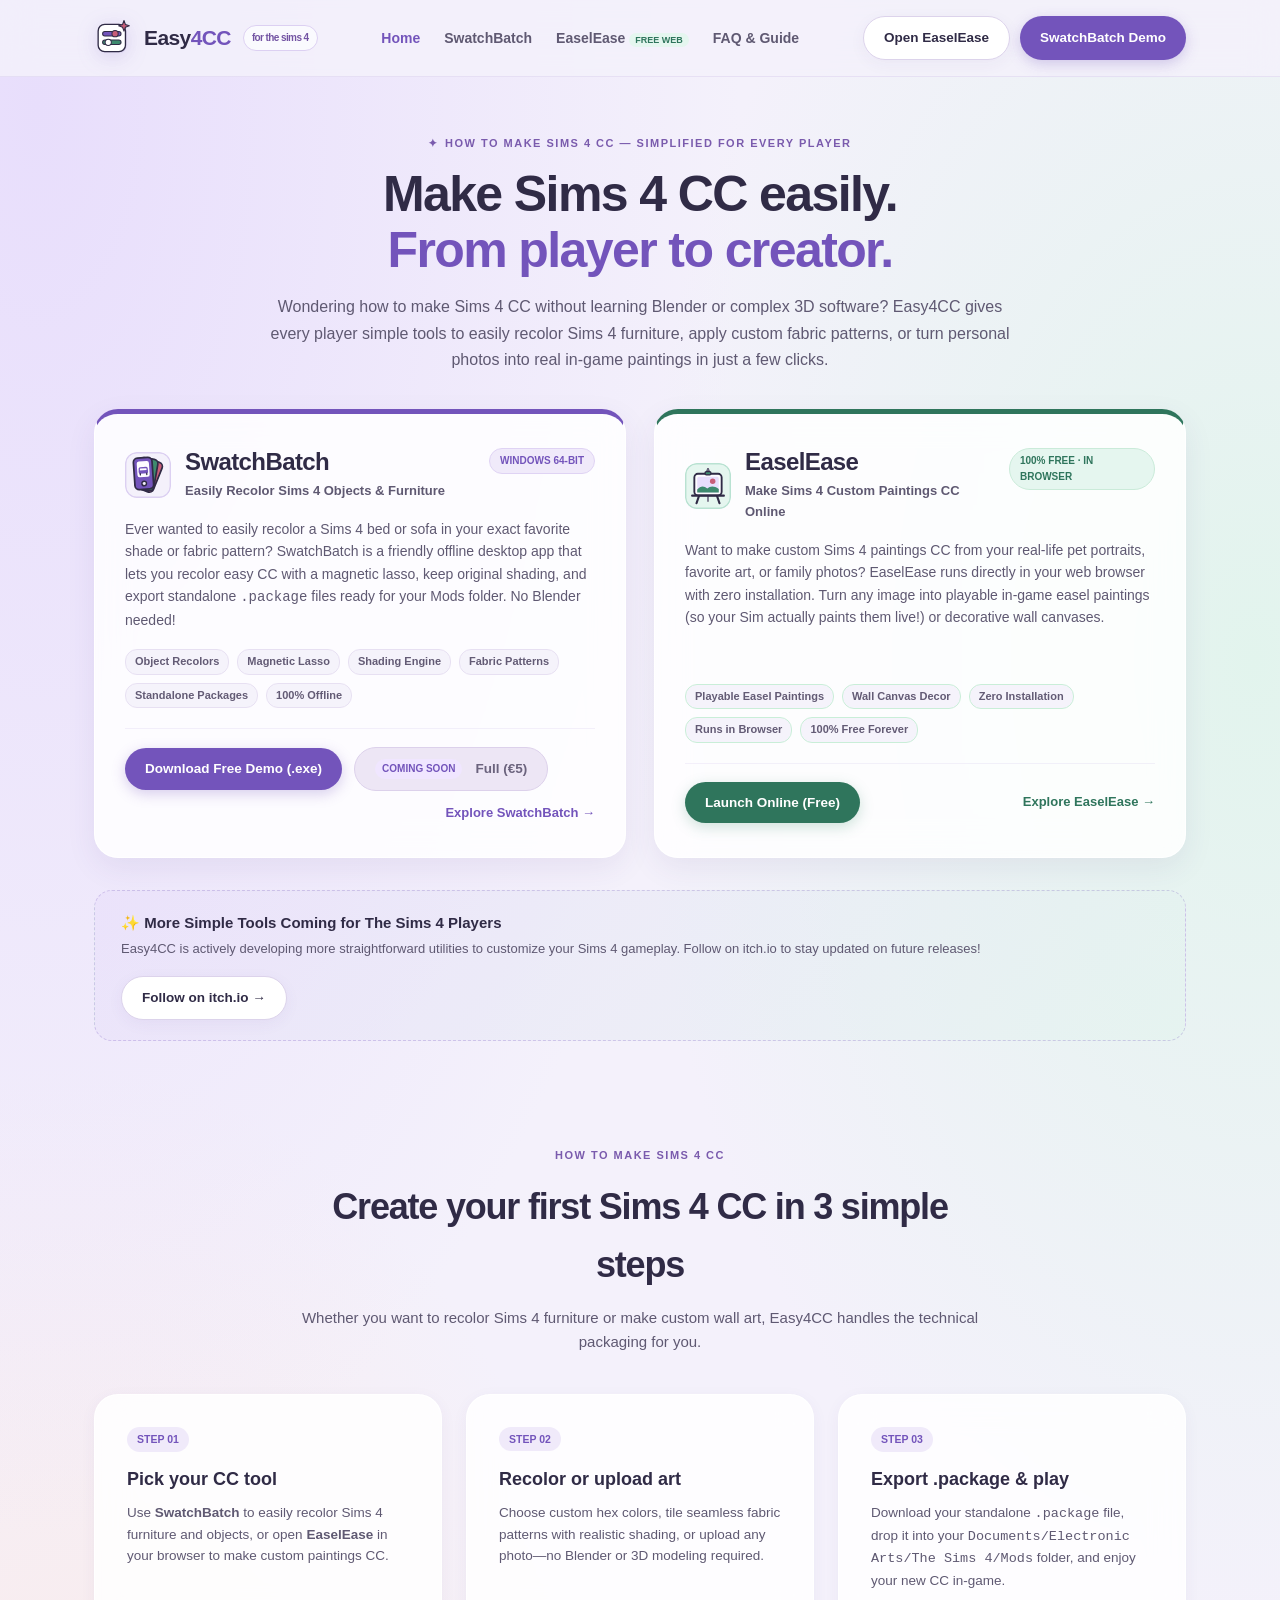
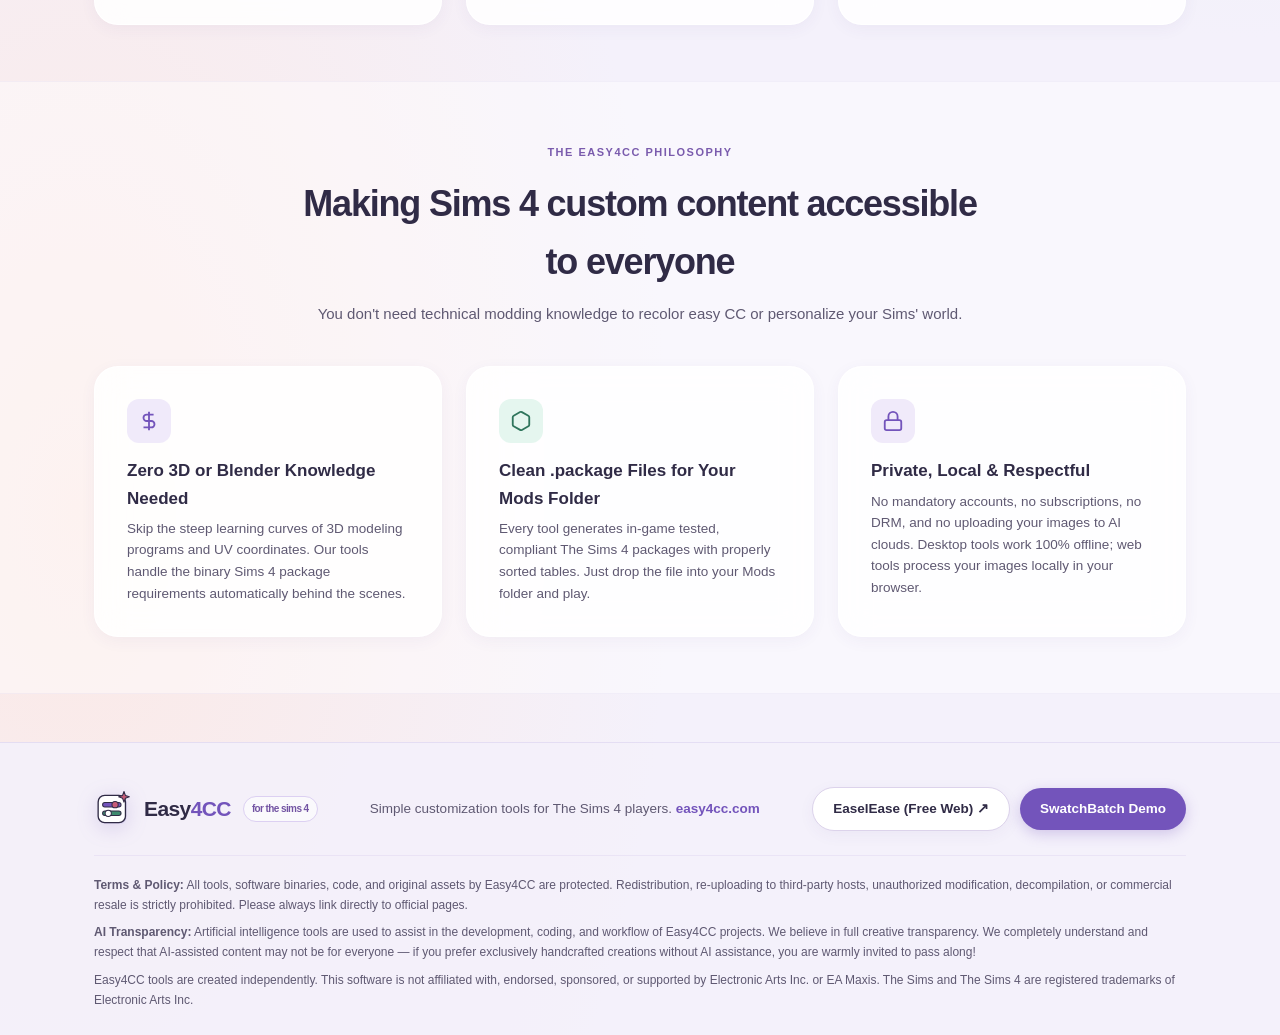
==== index.html @ f7ebaf1b "Mise a jour du site" ====
<!DOCTYPE html>
<html lang="en">
<head>
  <meta charset="UTF-8">
  <meta name="viewport" content="width=device-width, initial-scale=1.0">
  
  <!-- SEO Meta Tags -->
  <title>Easy4CC — How to Make Sims 4 CC Easily | Recolor &amp; Custom Paintings</title>
  <meta name="title" content="Easy4CC — How to Make Sims 4 CC Easily | Recolor &amp; Custom Paintings">
  <meta name="description" content="Learn how to make Sims 4 CC easily without Blender or 3D skills! Easy4CC lets beginners recolor Sims 4 furniture with SwatchBatch and create custom easel paintings with EaselEase.">
  <meta name="keywords" content="how to make sims 4 cc, easily recolor sims 4, recolor easy cc sims 4, make sims 4 custom content, easy sims 4 cc maker, sims 4 recolor without blender, sims 4 cc creator for beginners, Easy4CC, easy4cc.com, SwatchBatch, EaselEase">
  <meta name="author" content="Easy4CC">
  <meta name="robots" content="index, follow">
  <meta name="theme-color" content="#7354bb">
  <link rel="canonical" href="https://easy4cc.com/">

  <!-- Open Graph / Facebook -->
  <meta property="og:type" content="website">
  <meta property="og:site_name" content="Easy4CC">
  <meta property="og:locale" content="en_US">
  <meta property="og:url" content="https://easy4cc.com/">
  <meta property="og:title" content="Easy4CC — How to Make Sims 4 CC &amp; Recolor Easily">
  <meta property="og:description" content="Make Sims 4 CC without Blender. Easily recolor Sims 4 furniture with SwatchBatch and turn photos into custom in-game paintings with EaselEase.">
  <meta property="og:image" content="https://easy4cc.com/assets/easy4cc/easy4cc-og-banner.png">

  <!-- Twitter Card -->
  <meta name="twitter:card" content="summary_large_image">
  <meta name="twitter:title" content="Easy4CC — How to Make Sims 4 CC &amp; Recolor Easily">
  <meta name="twitter:description" content="How to make Sims 4 CC for beginners: easily recolor furniture and create custom easel paintings without Blender.">
  <meta name="twitter:image" content="https://easy4cc.com/assets/easy4cc/easy4cc-og-banner.png">

  <!-- Favicon & Stylesheet -->
  <link rel="icon" href="favicon.ico" sizes="any">
  <link rel="icon" type="image/svg+xml" href="assets/easy4cc/easy4cc-favicon.svg">
  <link rel="apple-touch-icon" href="assets/easy4cc/easy4cc-mark-256.png">
  <link rel="stylesheet" href="style.css">

  <!-- Schema.org Structured Data -->
  <script type="application/ld+json">
  {
    "@context": "https://schema.org",
    "@graph": [
      {
        "@type": "WebSite",
        "name": "Easy4CC",
        "url": "https://easy4cc.com/",
        "description": "Beginner-friendly tools to make Sims 4 CC easily, recolor Sims 4 furniture, and create custom paintings without Blender."
      },
      {
        "@type": "Organization",
        "name": "Easy4CC",
        "url": "https://easy4cc.com/",
        "logo": "https://easy4cc.com/assets/easy4cc/easy4cc-mark-512.png",
        "sameAs": [
          "https://in44es.itch.io",
          "https://github.com/in44es"
        ]
      },
      {
        "@type": "SoftwareApplication",
        "name": "SwatchBatch",
        "operatingSystem": "Windows 10, Windows 11 (64-bit)",
        "applicationCategory": "DesignApplication",
        "description": "An offline desktop workshop for The Sims 4 players to recolor furniture and object textures into standalone packages without 3D software.",
        "offers": {
          "@type": "Offer",
          "price": "5.00",
          "priceCurrency": "EUR",
          "availability": "https://schema.org/PreOrder"
        },
        "author": {
          "@type": "Organization",
          "name": "Easy4CC"
        }
      },
      {
        "@type": "WebApplication",
        "name": "EaselEase",
        "applicationCategory": "DesignApplication",
        "operatingSystem": "All modern web browsers",
        "browserRequirements": "Requires JavaScript. Requires HTML5.",
        "description": "Free web-based tool for The Sims 4 to turn any image into custom wall paintings and playable in-game easel paintings without installing software.",
        "url": "https://in44es.itch.io/easelease",
        "offers": {
          "@type": "Offer",
          "price": "0.00",
          "priceCurrency": "EUR",
          "availability": "https://schema.org/InStock",
          "url": "https://in44es.itch.io/easelease"
        },
        "author": {
          "@type": "Organization",
          "name": "Easy4CC"
        }
      }
    ]
  }
  </script>
</head>
<body>
  <a href="#main-content" class="skip-link">Skip to main content</a>

  <!-- Site Header -->
  <header class="site-header">
    <div class="container header-inner">
      <a href="index.html" class="brand" aria-label="Easy4CC homepage">
        <img src="assets/easy4cc/easy4cc-mark.svg" alt="" class="brand-icon" width="38" height="38">
        <span>Easy<span class="brand-accent">4CC</span></span>
        <span class="studio-badge">for the sims 4</span>
      </a>
      
      <nav aria-label="Primary Navigation">
        <ul class="nav-links">
          <li><a href="index.html" class="active" aria-current="page">Home</a></li>
          <li><a href="swatchbatch.html">SwatchBatch</a></li>
          <li><a href="easelease.html">EaselEase <span class="nav-free-pill">FREE WEB</span></a></li>
          <li><a href="faq.html">FAQ & Guide</a></li>
        </ul>
      </nav>

      <div class="header-cta-group" style="display: flex; gap: 10px;">
        <a href="easelease.html" class="btn btn-secondary">Open EaselEase</a>
        <a href="https://github.com/in44es/swatchbatch/releases/latest/download/SwatchBatch-Demo-Setup.exe" class="btn btn-primary" download="SwatchBatch-Demo-Setup.exe">SwatchBatch Demo</a>
      </div>
    </div>
  </header>

  <main id="main-content">
    <!-- Hero Section -->
    <section class="hero">
      <div class="container">
        <div class="eyebrow">
          <span>✦</span> HOW TO MAKE SIMS 4 CC — SIMPLIFIED FOR EVERY PLAYER
        </div>
        <h1>Make Sims 4 CC easily.<br><em>From player to creator.</em></h1>
        <p class="hero-subtitle">
          Wondering how to make Sims 4 CC without learning Blender or complex 3D software? Easy4CC gives every player simple tools to easily recolor Sims 4 furniture, apply custom fabric patterns, or turn personal photos into real in-game paintings in just a few clicks.
        </p>

        <!-- 50/50 Dual Flagship Tools Grid -->
        <div class="flagship-grid">
          <!-- Card 1: SwatchBatch -->
          <div class="flagship-card flagship-card-swatch" data-href="swatchbatch.html" tabindex="0" role="link" aria-label="Go to SwatchBatch page">
            <div class="flagship-top">
              <a href="swatchbatch.html" class="flagship-brand-link">
                <div class="flagship-brand-row">
                  <img src="assets/swatchbatch/swatchbatch-icon.svg" alt="SwatchBatch icon" class="flagship-tool-icon" width="46" height="46">
                  <div class="flagship-brand">
                    <h2>SwatchBatch</h2>
                    <small>Easily Recolor Sims 4 Objects &amp; Furniture</small>
                  </div>
                </div>
              </a>
              <span class="flagship-badge badge-desktop">Windows 64-bit</span>
            </div>

            <p class="flagship-pitch">
              Ever wanted to easily recolor a Sims 4 bed or sofa in your exact favorite shade or fabric pattern? SwatchBatch is a friendly offline desktop app that lets you recolor easy CC with a magnetic lasso, keep original shading, and export standalone <code>.package</code> files ready for your Mods folder. No Blender needed!
            </p>

            <div class="flagship-tags">
              <span class="tag-pill">Object Recolors</span>
              <span class="tag-pill">Magnetic Lasso</span>
              <span class="tag-pill">Shading Engine</span>
              <span class="tag-pill">Fabric Patterns</span>
              <span class="tag-pill">Standalone Packages</span>
              <span class="tag-pill">100% Offline</span>
            </div>

            <div class="flagship-actions">
              <a href="https://github.com/in44es/swatchbatch/releases/latest/download/SwatchBatch-Demo-Setup.exe" class="btn btn-primary" download="SwatchBatch-Demo-Setup.exe">
                Download Free Demo (.exe)
              </a>
              <span class="btn btn-disabled" aria-disabled="true" title="Full edition coming soon on itch.io">
                <span class="badge-pill-inline">Coming Soon</span> Full (€5)
              </span>
              <a href="swatchbatch.html" class="flagship-more">Explore SwatchBatch &rarr;</a>
            </div>
          </div>

          <!-- Card 2: EaselEase -->
          <div class="flagship-card flagship-card-easel" data-href="easelease.html" tabindex="0" role="link" aria-label="Go to EaselEase page">
            <div class="flagship-top">
              <a href="easelease.html" class="flagship-brand-link">
                <div class="flagship-brand-row">
                  <img src="assets/easelease/easelease-icon.svg" alt="EaselEase icon" class="flagship-tool-icon" width="46" height="46">
                  <div class="flagship-brand">
                    <h2>EaselEase</h2>
                    <small>Make Sims 4 Custom Paintings CC Online</small>
                  </div>
                </div>
              </a>
              <span class="flagship-badge badge-webapp">100% Free · In Browser</span>
            </div>

            <p class="flagship-pitch">
              Want to make custom Sims 4 paintings CC from your real-life pet portraits, favorite art, or family photos? EaselEase runs directly in your web browser with zero installation. Turn any image into playable in-game easel paintings (so your Sim actually paints them live!) or decorative wall canvases.
            </p>

            <div class="flagship-tags">
              <span class="tag-pill" style="border-color: #c9eed8;">Playable Easel Paintings</span>
              <span class="tag-pill" style="border-color: #c9eed8;">Wall Canvas Decor</span>
              <span class="tag-pill" style="border-color: #c9eed8;">Zero Installation</span>
              <span class="tag-pill" style="border-color: #c9eed8;">Runs in Browser</span>
              <span class="tag-pill" style="border-color: #c9eed8;">100% Free Forever</span>
            </div>

            <div class="flagship-actions">
              <a href="easelease.html" class="btn btn-green">
                Launch Online (Free)
              </a>
              <a href="easelease.html" class="flagship-more" style="color: var(--green);">Explore EaselEase &rarr;</a>
            </div>
          </div>
        </div>

        <!-- Future Tools Teaser -->
        <div class="studio-more-banner">
          <div>
            <h3 style="font-size: 15px; font-weight: 700; margin-bottom: 4px;">
              ✨ More Simple Tools Coming for The Sims 4 Players
            </h3>
            <p style="font-size: 13px; color: var(--muted);">
              Easy4CC is actively developing more straightforward utilities to customize your Sims 4 gameplay. Follow on itch.io to stay updated on future releases!
            </p>
          </div>
          <a href="https://in44es.itch.io" class="btn btn-secondary" target="_blank" rel="noopener">
            Follow on itch.io &rarr;
          </a>
        </div>
      </div>
    </section>

    <!-- Quick Beginner Guide: How to Make Sims 4 CC -->
    <section>
      <div class="container">
        <div class="section-head">
          <div class="eyebrow">HOW TO MAKE SIMS 4 CC</div>
          <h2>Create your first Sims 4 CC in 3 simple steps</h2>
          <p>Whether you want to recolor Sims 4 furniture or make custom wall art, Easy4CC handles the technical packaging for you.</p>
        </div>

        <div class="workflow-steps-grid">
          <div class="panel step-card">
            <span class="step-badge">STEP 01</span>
            <h3>Pick your CC tool</h3>
            <p>Use <a href="swatchbatch.html"><strong>SwatchBatch</strong></a> to easily recolor Sims 4 furniture and objects, or open <a href="easelease.html"><strong>EaselEase</strong></a> in your browser to make custom paintings CC.</p>
          </div>
          <div class="panel step-card">
            <span class="step-badge">STEP 02</span>
            <h3>Recolor or upload art</h3>
            <p>Choose custom hex colors, tile seamless fabric patterns with realistic shading, or upload any photo—no Blender or 3D modeling required.</p>
          </div>
          <div class="panel step-card">
            <span class="step-badge">STEP 03</span>
            <h3>Export .package &amp; play</h3>
            <p>Download your standalone <code>.package</code> file, drop it into your <code>Documents/Electronic Arts/The Sims 4/Mods</code> folder, and enjoy your new CC in-game.</p>
          </div>
        </div>
      </div>
    </section>

    <!-- Why Easy4CC tools -->
    <section style="background: rgba(255,255,255,0.4); border-top: 1px solid rgba(115,84,187,0.06); border-bottom: 1px solid rgba(115,84,187,0.06);">
      <div class="container">
        <div class="section-head">
          <div class="eyebrow">THE EASY4CC PHILOSOPHY</div>
          <h2>Making Sims 4 custom content accessible to everyone</h2>
          <p>You don't need technical modding knowledge to recolor easy CC or personalize your Sims' world.</p>
        </div>

        <div class="features-grid">
          <div class="panel feature-item">
            <div class="feature-icon-box">
              <svg aria-hidden="true" focusable="false" width="22" height="22" viewBox="0 0 24 24" fill="none" stroke="currentColor" stroke-width="2"><path d="M12 2v20M17 5H9.5a3.5 3.5 0 0 0 0 7h5a3.5 3.5 0 0 1 0 7H6"/></svg>
            </div>
            <h3>Zero 3D or Blender Knowledge Needed</h3>
            <p>Skip the steep learning curves of 3D modeling programs and UV coordinates. Our tools handle the binary Sims 4 package requirements automatically behind the scenes.</p>
          </div>

          <div class="panel feature-item">
            <div class="feature-icon-box green-box">
              <svg aria-hidden="true" focusable="false" width="22" height="22" viewBox="0 0 24 24" fill="none" stroke="currentColor" stroke-width="2"><path d="M21 16V8a2 2 0 0 0-1-1.73l-7-4a2 2 0 0 0-2 0l-7 4A2 2 0 0 0 3 8v8a2 2 0 0 0 1 1.73l7 4a2 2 0 0 0 2 0l7-4A2 2 0 0 0 21 16z"/></svg>
            </div>
            <h3>Clean .package Files for Your Mods Folder</h3>
            <p>Every tool generates in-game tested, compliant The Sims 4 packages with properly sorted tables. Just drop the file into your Mods folder and play.</p>
          </div>

          <div class="panel feature-item">
            <div class="feature-icon-box">
              <svg aria-hidden="true" focusable="false" width="22" height="22" viewBox="0 0 24 24" fill="none" stroke="currentColor" stroke-width="2"><rect x="3" y="11" width="18" height="11" rx="2" ry="2"/><path d="M7 11V7a5 5 0 0 1 10 0v4"/></svg>
            </div>
            <h3>Private, Local & Respectful</h3>
            <p>No mandatory accounts, no subscriptions, no DRM, and no uploading your images to AI clouds. Desktop tools work 100% offline; web tools process your images locally in your browser.</p>
          </div>
        </div>
      </div>
    </section>
  </main>

  <!-- Site Footer -->
  <footer class="site-footer">
    <div class="container">
      <div class="footer-top">
        <div class="brand">
          <img src="assets/easy4cc/easy4cc-mark.svg" alt="" class="brand-icon" width="38" height="38">
          <span>Easy<span class="brand-accent">4CC</span></span>
          <span class="studio-badge">for the sims 4</span>
        </div>
        <p style="font-size: 13.5px; color: var(--muted);">
          Simple customization tools for The Sims 4 players. <span style="color: var(--primary); font-weight: 600;">easy4cc.com</span>
        </p>
        <div style="display: flex; gap: 10px; align-items: center; flex-wrap: wrap;">
          <a href="https://in44es.itch.io/easelease" class="btn btn-secondary" target="_blank" rel="noopener">EaselEase (Free Web) ↗</a>
          <a href="https://github.com/in44es/swatchbatch/releases/latest/download/SwatchBatch-Demo-Setup.exe" class="btn btn-primary" download="SwatchBatch-Demo-Setup.exe">SwatchBatch Demo</a>
        </div>
      </div>

      <div class="footer-disclaimer">
        <p style="margin-bottom: 8px;">
          <strong>Terms &amp; Policy:</strong> All tools, software binaries, code, and original assets by Easy4CC are protected. Redistribution, re-uploading to third-party hosts, unauthorized modification, decompilation, or commercial resale is strictly prohibited. Please always link directly to official pages.
        </p>
        <p style="margin-bottom: 8px;">
          <strong>AI Transparency:</strong> Artificial intelligence tools are used to assist in the development, coding, and workflow of Easy4CC projects. We believe in full creative transparency. We completely understand and respect that AI-assisted content may not be for everyone — if you prefer exclusively handcrafted creations without AI assistance, you are warmly invited to pass along!
        </p>
        <p>
          Easy4CC tools are created independently. This software is not affiliated with, endorsed, sponsored, or supported by Electronic Arts Inc. or EA Maxis. The Sims and The Sims 4 are registered trademarks of Electronic Arts Inc.
        </p>
      </div>
    </div>
  </footer>

  <script src="script.js"></script>
</body>
</html>
---- style.css ----
:root {
  font-family: 'Segoe UI Variable', -apple-system, BlinkMacSystemFont, 'Segoe UI', Roboto, sans-serif;
  color: #302b46;
  background: #f4f1fb;
  --ink: #302b46;
  --muted: #5f5972;
  --line: #e4dff0;
  --primary: #7354bb;
  --primary-hover: #5f42a0;
  --primary-soft: #f0eafa;
  --accent: #c85d78;
  --green: #2f755c;
  --green-soft: #e5f6ef;
  --glass: rgba(255, 255, 255, 0.85);
  --shadow-sm: 0 4px 16px rgba(79, 53, 130, 0.05);
  --shadow-md: 0 10px 30px rgba(79, 53, 130, 0.08);
  --shadow-lg: 0 18px 45px rgba(79, 53, 130, 0.12);
  --radius-sm: 12px;
  --radius-md: 18px;
  --radius-lg: 24px;
  --radius-full: 999px;
  --max-w: 1140px;
}

*, *::before, *::after { box-sizing: border-box; margin: 0; padding: 0; }
body {
  min-width: 320px;
  color: var(--ink);
  background:
    radial-gradient(ellipse at 3% 4%, #e8defc 0, transparent 40%),
    radial-gradient(ellipse at 98% 25%, #e2f4ed 0, transparent 35%),
    radial-gradient(ellipse at 6% 80%, #fbe9e6 0, transparent 35%),
    #f4f1fb;
  line-height: 1.6;
}
a { color: inherit; text-decoration: none; }
img, svg { display: block; max-width: 100%; }
.container { max-width: var(--max-w); margin: 0 auto; padding: 0 24px; }

/* Accessibility: Skip Link & Keyboard Focus */
.skip-link {
  position: absolute;
  top: -100px;
  left: 16px;
  z-index: 999;
  padding: 10px 18px;
  background: var(--primary);
  color: #ffffff;
  font-size: 13.5px;
  font-weight: 700;
  border-radius: var(--radius-full);
  box-shadow: var(--shadow-md);
  transition: top 0.15s ease;
}
.skip-link:focus {
  top: 14px;
}
a:focus-visible,
button:focus-visible,
summary:focus-visible,
[tabindex]:focus-visible {
  outline: 3px solid var(--primary);
  outline-offset: 3px;
  border-radius: 6px;
}

/* Header & Nav */
.site-header {
  position: sticky;
  top: 0;
  z-index: 100;
  backdrop-filter: blur(16px);
  background: rgba(244, 241, 251, 0.88);
  border-bottom: 1px solid rgba(115, 84, 187, 0.1);
  padding: 16px 0;
}
.header-inner { display: flex; align-items: center; justify-content: space-between; gap: 16px; }
.brand { display: inline-flex; align-items: center; gap: 12px; font-size: 21px; font-weight: 750; letter-spacing: -0.6px; }
.brand-icon { width: 38px; height: 38px; object-fit: contain; filter: drop-shadow(0 4px 10px rgba(115, 84, 187, 0.2)); }
.brand-accent { color: var(--primary); }
.studio-badge { padding: 4px 8px; border: 1px solid #dcd0f2; border-radius: var(--radius-full); color: #7354a3; font-size: 10px; font-weight: 600; background: rgba(255, 255, 255, 0.6); }

.nav-links { display: flex; align-items: center; gap: 24px; list-style: none; }
.nav-links a { font-size: 14px; font-weight: 600; color: var(--muted); transition: color 0.18s ease; }
.nav-links a:hover, .nav-links a.active { color: var(--primary); }
.nav-free-pill { font-size: 9px; padding: 2px 6px; background: var(--green-soft); color: var(--green); border-radius: var(--radius-full); font-weight: 700; }

/* Buttons */
.btn { display: inline-flex; align-items: center; justify-content: center; gap: 8px; padding: 10px 20px; border-radius: var(--radius-full); font-size: 13.5px; font-weight: 600; transition: all 0.18s ease; cursor: pointer; border: none; }
.btn-primary { background: var(--primary); color: #fff; box-shadow: 0 4px 14px rgba(115, 84, 187, 0.28); }
.btn-primary:hover { background: var(--primary-hover); transform: translateY(-1px); }
.btn-secondary { background: #fff; color: var(--ink); border: 1px solid #dcd3eb; box-shadow: var(--shadow-sm); }
.btn-secondary:hover { border-color: var(--primary); color: var(--primary); transform: translateY(-1px); }
.btn-green { background: var(--green); color: #fff; box-shadow: 0 4px 14px rgba(62, 138, 110, 0.25); }
.btn-green:hover { background: #2f735a; transform: translateY(-1px); }
.btn-large { padding: 14px 28px; font-size: 15px; }
.btn-disabled { background: #ede6f5; color: #6b637d; border: 1px solid #dcd1eb; cursor: default; pointer-events: none; }

/* Cards & Panels */
.panel { border: 1px solid rgba(255, 255, 255, 0.95); background: var(--glass); border-radius: var(--radius-lg); box-shadow: var(--shadow-sm); backdrop-filter: blur(16px); padding: 32px; }

/* Hero */
.hero { padding: 52px 0 44px; text-align: center; }
.eyebrow { display: inline-flex; align-items: center; gap: 6px; color: #7a5bad; font-size: 11px; font-weight: 700; letter-spacing: 1.5px; text-transform: uppercase; margin-bottom: 14px; }
.hero h1 { font-size: clamp(34px, 4.2vw, 50px); line-height: 1.12; font-weight: 800; letter-spacing: -1.6px; margin-bottom: 16px; }
.hero h1 em { font-style: normal; color: var(--primary); }
.hero-subtitle { color: var(--muted); font-size: 16px; max-width: 760px; margin: 0 auto 36px; line-height: 1.65; }

/* Flagship 50/50 Cards */
.flagship-grid { display: grid; grid-template-columns: 1fr 1fr; gap: 28px; text-align: left; margin-bottom: 32px; }
.flagship-card { background: var(--glass); border: 1px solid rgba(255, 255, 255, 0.95); border-radius: var(--radius-lg); padding: 34px 30px; box-shadow: var(--shadow-md); backdrop-filter: blur(16px); display: flex; flex-direction: column; transition: transform 0.22s ease, box-shadow 0.22s ease; cursor: pointer; }
.flagship-card:hover { transform: translateY(-4px); box-shadow: var(--shadow-lg); }
.flagship-brand-link { text-decoration: none; color: inherit; display: block; }
.flagship-brand-link:hover h2 { color: var(--primary); }
.flagship-card-easel .flagship-brand-link:hover h2 { color: var(--green); }
.flagship-card-swatch { border-top: 5px solid var(--primary); }
.flagship-card-easel { border-top: 5px solid var(--green); }
.flagship-top { display: flex; align-items: flex-start; justify-content: space-between; gap: 16px; margin-bottom: 16px; }
.flagship-brand { display: flex; flex-direction: column; gap: 4px; }
.flagship-brand h2 { font-size: 24px; font-weight: 750; letter-spacing: -0.6px; margin: 0; line-height: 1.2; }
.flagship-brand small { color: var(--muted); font-size: 13px; font-weight: 600; display: block; }
.flagship-badge { padding: 4px 10px; border-radius: var(--radius-full); font-size: 10px; font-weight: 700; text-transform: uppercase; }
.badge-desktop { background: var(--primary-soft); color: var(--primary); border: 1px solid #dfd3f4; }
.badge-webapp { background: var(--green-soft); color: var(--green); border: 1px solid #caebd9; }
.flagship-pitch { font-size: 14px; line-height: 1.6; color: var(--muted); margin-bottom: 18px; flex-grow: 1; }
.flagship-tags { display: flex; flex-wrap: wrap; gap: 8px; margin-bottom: 20px; }
.tag-pill { font-size: 11px; font-weight: 600; color: #635b75; background: rgba(244, 241, 251, 0.85); padding: 3px 9px; border-radius: var(--radius-sm); border: 1px solid #e7e0f2; }
.flagship-actions { display: flex; flex-wrap: wrap; align-items: center; gap: 12px; padding-top: 18px; border-top: 1px solid rgba(115, 84, 187, 0.08); margin-top: auto; }
.flagship-more { margin-left: auto; font-size: 13px; font-weight: 600; color: var(--primary); }

/* Teaser banner */
.studio-more-banner { background: linear-gradient(135deg, rgba(231, 220, 250, 0.5) 0%, rgba(226, 244, 237, 0.5) 100%); border: 1px dashed rgba(115, 84, 187, 0.25); border-radius: var(--radius-md); padding: 20px 26px; display: flex; align-items: center; justify-content: space-between; flex-wrap: wrap; gap: 16px; text-align: left; }
.badge-pill-inline { display: inline-block; padding: 2px 7px; background: #f0e6ff; color: var(--primary); border-radius: var(--radius-full); font-size: 10px; font-weight: 700; margin-right: 5px; text-transform: uppercase; }

/* Sections Common */
section { padding: 56px 0; }
.section-head { text-align: center; max-width: 680px; margin: 0 auto 40px; }
.section-head h2 { font-size: clamp(26px, 3.2vw, 36px); font-weight: 750; letter-spacing: -1.2px; margin-bottom: 12px; }
.section-head p { color: var(--muted); font-size: 15px; }

/* Workflows & Grids */
.workflow-steps-grid { display: grid; grid-template-columns: repeat(3, 1fr); gap: 24px; }
.step-card { display: flex; flex-direction: column; }
.step-badge { display: inline-block; align-self: flex-start; padding: 4px 10px; border-radius: var(--radius-full); background: var(--primary-soft); color: var(--primary); font-size: 10.5px; font-weight: 700; margin-bottom: 14px; }
.step-card h3 { font-size: 18px; font-weight: 700; margin-bottom: 8px; }
.step-card p { color: var(--muted); font-size: 13.5px; line-height: 1.6; }

.features-grid { display: grid; grid-template-columns: repeat(auto-fit, minmax(300px, 1fr)); gap: 24px; }
.feature-item { display: flex; flex-direction: column; }
.feature-icon-box { width: 44px; height: 44px; border-radius: 12px; display: grid; place-items: center; background: var(--primary-soft); color: var(--primary); margin-bottom: 14px; }
.feature-icon-box.green-box { background: var(--green-soft); color: var(--green); }
.feature-item h3 { font-size: 17px; font-weight: 700; margin-bottom: 6px; }
.feature-item p { color: var(--muted); font-size: 13.5px; line-height: 1.6; }

/* Table */
.table-wrapper { overflow-x: auto; border-radius: var(--radius-lg); border: 1px solid rgba(255, 255, 255, 0.95); background: var(--glass); box-shadow: var(--shadow-md); backdrop-filter: blur(16px); }
.comparison-table { width: 100%; border-collapse: collapse; text-align: left; font-size: 14px; }
.comparison-table th, .comparison-table td { padding: 16px 22px; border-bottom: 1px solid rgba(115, 84, 187, 0.08); }
.comparison-table th { background: rgba(244, 241, 251, 0.7); font-weight: 700; }
.check-icon { color: var(--green); font-weight: 700; }
.cross-icon { color: #a89fae; }

/* Pricing */
.pricing-box { max-width: 600px; margin: 0 auto; text-align: center; position: relative; overflow: hidden; border: 2px solid #d5c5f2; }
.pricing-ribbon { position: absolute; top: 18px; right: -30px; background: var(--accent); color: #fff; padding: 4px 36px; font-size: 10px; font-weight: 700; text-transform: uppercase; transform: rotate(45deg); }
.price-amount { font-size: 54px; font-weight: 800; letter-spacing: -2px; margin: 16px 0 4px; }
.pricing-features-list { list-style: none; text-align: left; max-width: 420px; margin: 0 auto 28px; display: flex; flex-direction: column; gap: 10px; font-size: 14px; }
.pricing-features-list li { display: flex; align-items: center; gap: 10px; }
.pricing-features-list svg { color: var(--green); width: 16px; height: 16px; flex-shrink: 0; }
.coming-soon-banner { background: #fdf5f7; border: 1px dashed #f5c2cd; color: #8c4255; padding: 12px 18px; border-radius: var(--radius-md); font-size: 13.5px; margin: 14px auto 20px; }

/* FAQ */
.faq-grid { max-width: 760px; margin: 0 auto; display: flex; flex-direction: column; gap: 14px; }
.faq-item { border: 1px solid rgba(255, 255, 255, 0.95); background: var(--glass); border-radius: var(--radius-md); box-shadow: var(--shadow-sm); overflow: hidden; }
.faq-item summary { padding: 18px 24px; font-weight: 650; font-size: 15px; cursor: pointer; list-style: none; display: flex; align-items: center; justify-content: space-between; }
.faq-item summary::-webkit-details-marker { display: none; }
.faq-content { padding: 14px 24px 20px; color: var(--muted); font-size: 14px; line-height: 1.65; border-top: 1px solid rgba(115, 84, 187, 0.08); }

/* Footer */
.site-footer { border-top: 1px solid rgba(115, 84, 187, 0.12); background: rgba(244, 241, 251, 0.9); padding: 44px 0 28px; margin-top: 48px; }
.footer-top { display: flex; flex-wrap: wrap; justify-content: space-between; align-items: center; gap: 20px; padding-bottom: 24px; border-bottom: 1px solid rgba(115, 84, 187, 0.08); }
.footer-disclaimer { padding-top: 20px; font-size: 12px; color: var(--muted); line-height: 1.65; }

.flagship-brand-row { display: flex; align-items: center; gap: 14px; }
.flagship-tool-icon { width: 46px; height: 46px; flex-shrink: 0; border-radius: 12px; }
.hero-tool-icon { width: 64px; height: 64px; margin: 0 auto 18px; border-radius: 16px; box-shadow: var(--shadow-sm); }

/* Embedded Web App */
.embed-panel { position: relative; padding: 16px; box-shadow: var(--shadow-md); }
.fullscreen-hint {
  position: absolute;
  top: -36px;
  right: 42px;
  z-index: 5;
  display: inline-flex;
  align-items: flex-start;
  gap: 6px;
  pointer-events: none;
  animation: hint-bob 2.6s ease-in-out infinite;
}
.fullscreen-hint-pill {
  display: inline-flex;
  align-items: center;
  gap: 7px;
  padding: 6px 14px;
  border-radius: var(--radius-full);
  background: #ffffff;
  border: 1.5px solid rgba(242, 107, 79, 0.42);
  box-shadow: 0 6px 18px rgba(79, 53, 130, 0.12);
  font-size: 13px;
  font-weight: 600;
  color: var(--ink);
  white-space: nowrap;
}
.fullscreen-hint-pill strong {
  color: #f26b4f;
  font-weight: 700;
}
.fullscreen-hint-arrow {
  color: #f26b4f;
  margin-top: 8px;
  filter: drop-shadow(0 2px 6px rgba(242, 107, 79, 0.28));
  flex-shrink: 0;
}
@keyframes hint-bob {
  0%, 100% { transform: translateY(0); }
  50% { transform: translateY(-4px); }
}
@media (prefers-reduced-motion: reduce) {
  .fullscreen-hint { animation: none; }
}
.embed-frame-wrap {
  position: relative;
  width: 100%;
  max-width: 1100px;
  margin: 0 auto;
  aspect-ratio: 1100 / 870;
  border-radius: var(--radius-md);
  overflow: hidden;
  background: #333333;
  border: 1px solid rgba(115, 84, 187, 0.12);
}
.embed-frame-wrap iframe { width: 100%; height: 100%; border: 0; display: block; }
.embed-caption { text-align: center; font-size: 12.5px; color: var(--muted); margin-top: 12px; }
.embed-caption a { color: var(--green); font-weight: 600; text-decoration: underline; }

@media (max-width: 900px) {
  .flagship-grid, .workflow-steps-grid { grid-template-columns: 1fr; }
  .header-inner { flex-wrap: wrap; justify-content: center; row-gap: 10px; }
  .nav-links { gap: 14px; flex-wrap: wrap; justify-content: center; }
}

@media (max-width: 700px) {
  .embed-panel { padding: 8px; }
  .embed-frame-wrap { aspect-ratio: auto; height: 75vh; min-height: 520px; }
  .fullscreen-hint { top: -34px; right: 12px; gap: 4px; }
  .fullscreen-hint-pill { padding: 5px 11px; font-size: 12px; }
  .fullscreen-hint-arrow { width: 40px; height: 30px; margin-top: 6px; }
}
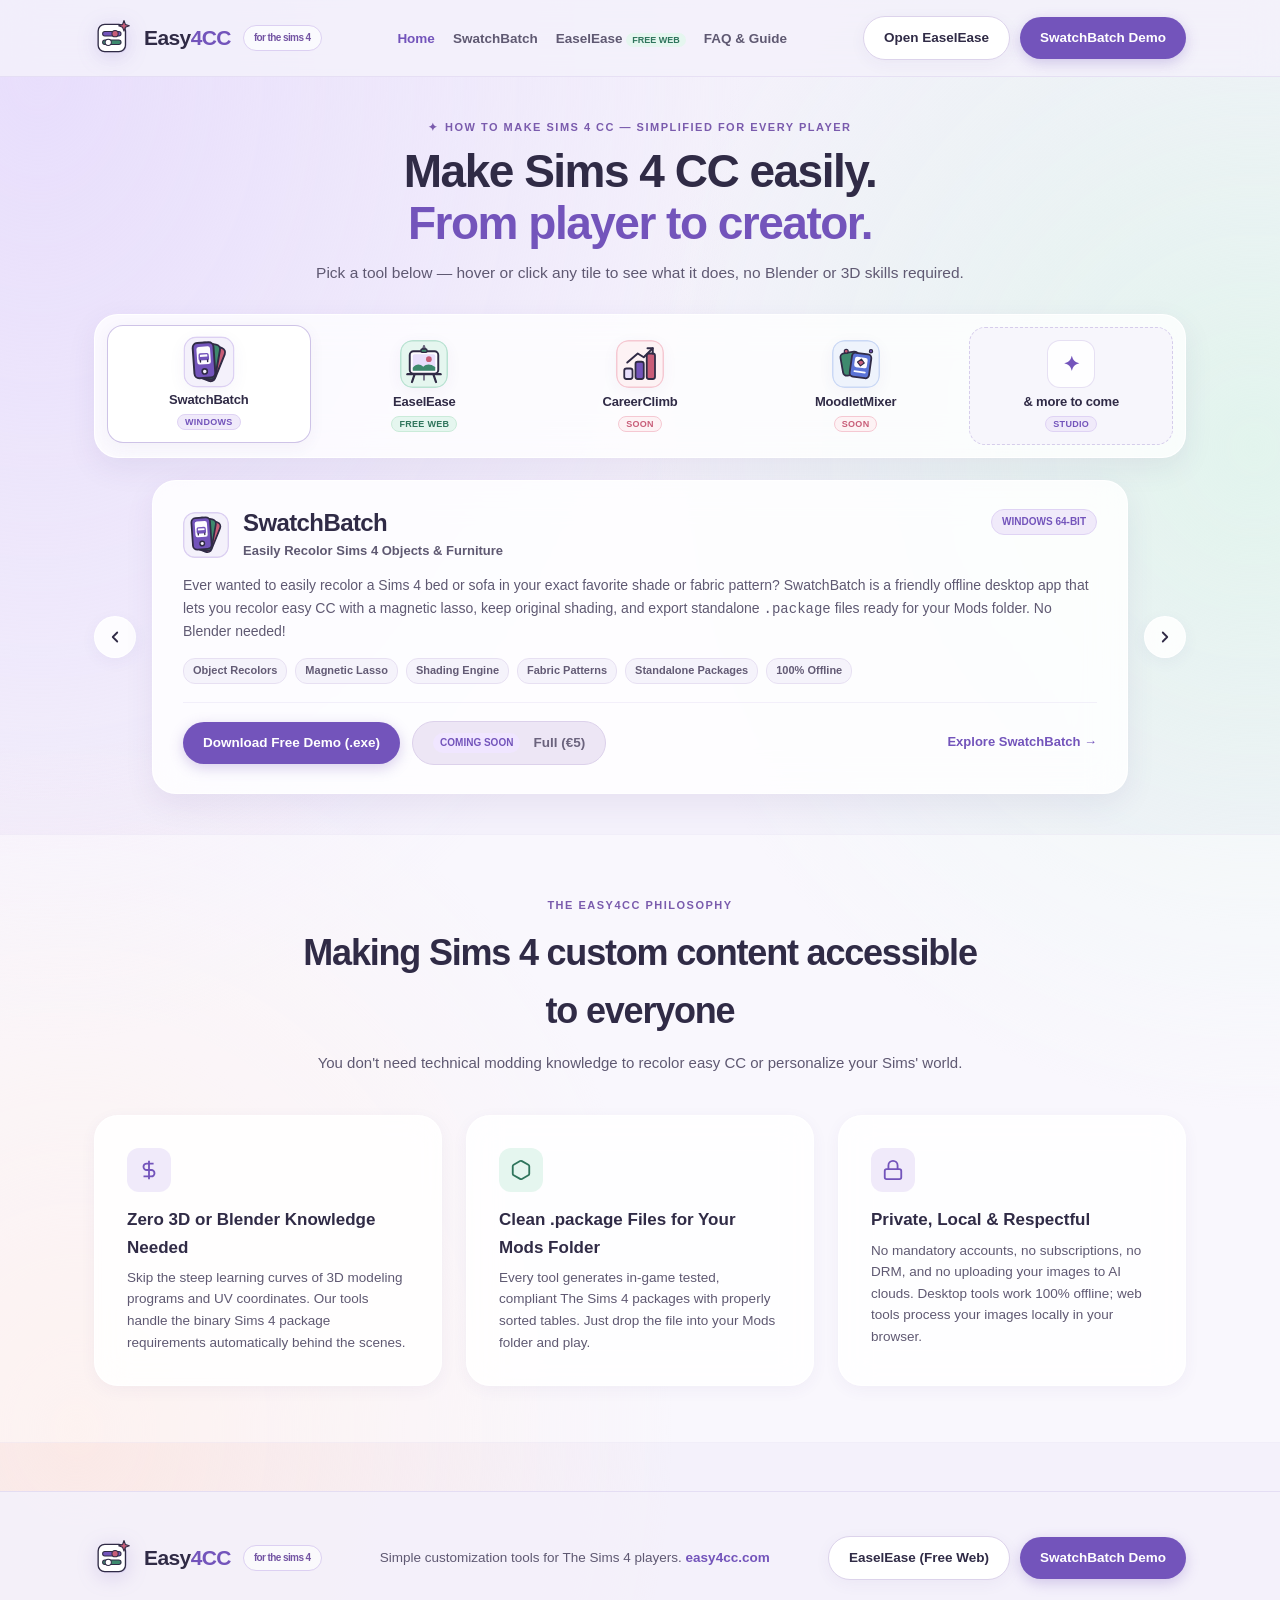
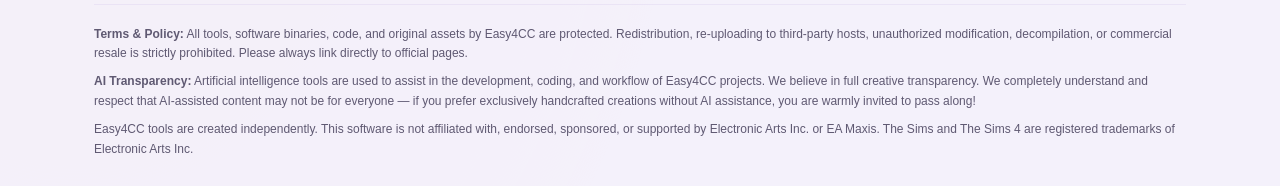
==== commit 350e624c: "Mise a jour du site" ====
--- a/index.html
+++ b/index.html
@@ -134,127 +134,228 @@
         </div>
         <h1>Make Sims 4 CC easily.<br><em>From player to creator.</em></h1>
         <p class="hero-subtitle">
-          Wondering how to make Sims 4 CC without learning Blender or complex 3D software? Easy4CC gives every player simple tools to easily recolor Sims 4 furniture, apply custom fabric patterns, or turn personal photos into real in-game paintings in just a few clicks.
+          Pick a tool below — hover or click any tile to see what it does, no Blender or 3D skills required.
         </p>
 
-        <!-- 50/50 Dual Flagship Tools Grid -->
-        <div class="flagship-grid">
-          <!-- Card 1: SwatchBatch -->
-          <div class="flagship-card flagship-card-swatch" data-href="swatchbatch.html" tabindex="0" role="link" aria-label="Go to SwatchBatch page">
-            <div class="flagship-top">
-              <a href="swatchbatch.html" class="flagship-brand-link">
-                <div class="flagship-brand-row">
-                  <img src="assets/swatchbatch/swatchbatch-icon.svg" alt="SwatchBatch icon" class="flagship-tool-icon" width="46" height="46">
-                  <div class="flagship-brand">
-                    <h2>SwatchBatch</h2>
-                    <small>Easily Recolor Sims 4 Objects &amp; Furniture</small>
+        <!-- Interactive Launcher Dock (top) + Spotlight Card (below) -->
+        <div id="tools-showcase" class="tools-showcase">
+          <div class="launcher-dock" role="tablist" aria-label="Easy4CC Tools">
+            <!-- Tile 1: SwatchBatch -->
+            <button type="button" class="tool-tile is-active" data-tool="swatchbatch" data-accent="purple" role="tab" aria-selected="true" aria-controls="pane-swatchbatch">
+              <img src="assets/swatchbatch/swatchbatch-icon.svg" alt="" class="tool-tile-icon" width="48" height="48">
+              <span class="tool-tile-name">SwatchBatch</span>
+              <span class="tool-tile-pill badge-desktop">Windows</span>
+            </button>
+
+            <!-- Tile 2: EaselEase -->
+            <button type="button" class="tool-tile" data-tool="easelease" data-accent="green" role="tab" aria-selected="false" aria-controls="pane-easelease">
+              <img src="assets/easelease/easelease-icon.svg" alt="" class="tool-tile-icon" width="48" height="48">
+              <span class="tool-tile-name">EaselEase</span>
+              <span class="tool-tile-pill badge-webapp">Free Web</span>
+            </button>
+
+            <!-- Tile 3: CareerClimb -->
+            <button type="button" class="tool-tile" data-tool="careerclimb" data-accent="coral" role="tab" aria-selected="false" aria-controls="pane-careerclimb">
+              <img src="assets/careerclimb/careerclimb-icon.svg" alt="" class="tool-tile-icon" width="48" height="48">
+              <span class="tool-tile-name">CareerClimb</span>
+              <span class="tool-tile-pill badge-soon">Soon</span>
+            </button>
+
+            <!-- Tile 4: MoodletMixer -->
+            <button type="button" class="tool-tile" data-tool="moodletmixer" data-accent="indigo" role="tab" aria-selected="false" aria-controls="pane-moodletmixer">
+              <img src="assets/moodletmixer/moodletmixer-icon.svg" alt="" class="tool-tile-icon" width="48" height="48">
+              <span class="tool-tile-name">MoodletMixer</span>
+              <span class="tool-tile-pill badge-soon">Soon</span>
+            </button>
+
+            <!-- Tile 5: & more to come -->
+            <button type="button" class="tool-tile tool-tile-more" data-tool="more" data-accent="purple" role="tab" aria-selected="false" aria-controls="pane-more">
+              <span class="tool-tile-more-icon" aria-hidden="true">✦</span>
+              <span class="tool-tile-name">&amp; more to come</span>
+              <span class="tool-tile-pill badge-desktop">Studio</span>
+            </button>
+          </div>
+
+          <!-- Spotlight Card with Left / Right Arrows -->
+          <div class="spotlight-stage">
+            <button type="button" class="spotlight-arrow" id="spotlight-prev" aria-label="Previous tool">
+              <svg width="18" height="18" viewBox="0 0 24 24" fill="none" stroke="currentColor" stroke-width="2.4" stroke-linecap="round" stroke-linejoin="round" aria-hidden="true"><polyline points="15 18 9 12 15 6"/></svg>
+            </button>
+
+            <div class="tool-detail-panel">
+              <!-- Pane 1: SwatchBatch -->
+              <div id="pane-swatchbatch" class="tool-detail-pane is-active" data-tool="swatchbatch" role="tabpanel">
+                <div class="flagship-top">
+                  <a href="swatchbatch.html" class="flagship-brand-link">
+                    <div class="flagship-brand-row">
+                      <img src="assets/swatchbatch/swatchbatch-icon.svg" alt="SwatchBatch icon" class="flagship-tool-icon" width="46" height="46">
+                      <div class="flagship-brand">
+                        <h2>SwatchBatch</h2>
+                        <small>Easily Recolor Sims 4 Objects &amp; Furniture</small>
+                      </div>
+                    </div>
+                  </a>
+                  <span class="flagship-badge badge-desktop">Windows 64-bit</span>
+                </div>
+
+                <p class="flagship-pitch">
+                  Ever wanted to easily recolor a Sims 4 bed or sofa in your exact favorite shade or fabric pattern? SwatchBatch is a friendly offline desktop app that lets you recolor easy CC with a magnetic lasso, keep original shading, and export standalone <code>.package</code> files ready for your Mods folder. No Blender needed!
+                </p>
+
+                <div class="flagship-tags">
+                  <span class="tag-pill">Object Recolors</span>
+                  <span class="tag-pill">Magnetic Lasso</span>
+                  <span class="tag-pill">Shading Engine</span>
+                  <span class="tag-pill">Fabric Patterns</span>
+                  <span class="tag-pill">Standalone Packages</span>
+                  <span class="tag-pill">100% Offline</span>
+                </div>
+
+                <div class="flagship-actions">
+                  <a href="https://github.com/in44es/swatchbatch/releases/latest/download/SwatchBatch-Demo-Setup.exe" class="btn btn-primary" download="SwatchBatch-Demo-Setup.exe">
+                    Download Free Demo (.exe)
+                  </a>
+                  <span class="btn btn-disabled" aria-disabled="true" title="Full edition coming soon on itch.io">
+                    <span class="badge-pill-inline">Coming Soon</span> Full (€5)
+                  </span>
+                  <a href="swatchbatch.html" class="flagship-more">Explore SwatchBatch &rarr;</a>
+                </div>
+              </div>
+
+              <!-- Pane 2: EaselEase -->
+              <div id="pane-easelease" class="tool-detail-pane" data-tool="easelease" role="tabpanel">
+                <div class="flagship-top">
+                  <a href="easelease.html" class="flagship-brand-link">
+                    <div class="flagship-brand-row">
+                      <img src="assets/easelease/easelease-icon.svg" alt="EaselEase icon" class="flagship-tool-icon" width="46" height="46">
+                      <div class="flagship-brand">
+                        <h2>EaselEase</h2>
+                        <small>Make Sims 4 Custom Paintings CC Online</small>
+                      </div>
+                    </div>
+                  </a>
+                  <span class="flagship-badge badge-webapp">100% Free · In Browser</span>
+                </div>
+
+                <p class="flagship-pitch">
+                  Want to make custom Sims 4 paintings CC from your real-life pet portraits, favorite art, or family photos? EaselEase runs directly in your web browser with zero installation. Turn any image into playable in-game easel paintings (so your Sim actually paints them live!) or decorative wall canvases.
+                </p>
+
+                <div class="flagship-tags">
+                  <span class="tag-pill" style="border-color: #c9eed8;">Playable Easel Paintings</span>
+                  <span class="tag-pill" style="border-color: #c9eed8;">Wall Canvas Decor</span>
+                  <span class="tag-pill" style="border-color: #c9eed8;">Zero Installation</span>
+                  <span class="tag-pill" style="border-color: #c9eed8;">Runs in Browser</span>
+                  <span class="tag-pill" style="border-color: #c9eed8;">100% Free Forever</span>
+                </div>
+
+                <div class="flagship-actions">
+                  <a href="easelease.html" class="btn btn-green">
+                    Launch Online (Free)
+                  </a>
+                  <a href="easelease.html" class="flagship-more" style="color: var(--green);">Explore EaselEase &rarr;</a>
+                </div>
+              </div>
+
+              <!-- Pane 3: CareerClimb -->
+              <div id="pane-careerclimb" class="tool-detail-pane" data-tool="careerclimb" role="tabpanel">
+                <div class="flagship-top">
+                  <div class="flagship-brand-row">
+                    <img src="assets/careerclimb/careerclimb-icon.svg" alt="CareerClimb icon" class="flagship-tool-icon" width="46" height="46">
+                    <div class="flagship-brand">
+                      <h2>CareerClimb</h2>
+                      <small>Custom Sims 4 Career Creator</small>
+                    </div>
                   </div>
-                </div>
-              </a>
-              <span class="flagship-badge badge-desktop">Windows 64-bit</span>
+                  <div class="upcoming-badges">
+                    <span class="flagship-badge badge-soon">Coming Soon</span>
+                    <span class="flagship-badge badge-webapp">In Browser</span>
+                  </div>
+                </div>
+
+                <p class="flagship-pitch">
+                  Design custom Sims 4 careers visually without touching messy XML tuning files. Set up ranks, hourly wages, schedules, skill &amp; mood promotion goals, and export ready-to-play <code>.package</code> + <code>.ts4script</code> mods in minutes.
+                </p>
+
+                <div class="flagship-tags">
+                  <span class="tag-pill" style="border-color: #f5c8d2;">Custom Careers</span>
+                  <span class="tag-pill" style="border-color: #f5c8d2;">No XML Editing</span>
+                  <span class="tag-pill" style="border-color: #f5c8d2;">.package + .ts4script</span>
+                  <span class="tag-pill" style="border-color: #f5c8d2;">Diagnostic Linter</span>
+                </div>
+
+                <div class="flagship-actions">
+                  <a href="https://in44es.itch.io" class="btn btn-secondary" target="_blank" rel="noopener">
+                    Follow on itch.io for release &rarr;
+                  </a>
+                  <span class="upcoming-status-text" style="margin-left: auto;">In active development</span>
+                </div>
+              </div>
+
+              <!-- Pane 4: MoodletMixer -->
+              <div id="pane-moodletmixer" class="tool-detail-pane" data-tool="moodletmixer" role="tabpanel">
+                <div class="flagship-top">
+                  <div class="flagship-brand-row">
+                    <img src="assets/moodletmixer/moodletmixer-icon.svg" alt="MoodletMixer icon" class="flagship-tool-icon" width="46" height="46">
+                    <div class="flagship-brand">
+                      <h2>MoodletMixer</h2>
+                      <small>Custom Sims 4 Buff &amp; Moodlet Creator</small>
+                    </div>
+                  </div>
+                  <div class="upcoming-badges">
+                    <span class="flagship-badge badge-soon">Coming Soon</span>
+                    <span class="flagship-badge badge-indigo">Windows 64-bit</span>
+                  </div>
+                </div>
+
+                <p class="flagship-pitch">
+                  Craft custom Sims 4 buffs and moodlets through a guided 5-step workshop. Choose emotions, custom icons, durations, skill &amp; need modifiers, and weather, trait, or object triggers—100% locally with zero manual modding.
+                </p>
+
+                <div class="flagship-tags">
+                  <span class="tag-pill" style="border-color: #cad8f5;">Custom Moodlets</span>
+                  <span class="tag-pill" style="border-color: #cad8f5;">Emotions &amp; Effects</span>
+                  <span class="tag-pill" style="border-color: #cad8f5;">Rules &amp; Triggers</span>
+                  <span class="tag-pill" style="border-color: #cad8f5;">100% Offline</span>
+                </div>
+
+                <div class="flagship-actions">
+                  <a href="https://in44es.itch.io" class="btn btn-secondary" target="_blank" rel="noopener">
+                    Follow on itch.io for release &rarr;
+                  </a>
+                  <span class="upcoming-status-text" style="margin-left: auto;">In active development</span>
+                </div>
+              </div>
+
+              <!-- Pane 5: & more to come -->
+              <div id="pane-more" class="tool-detail-pane" data-tool="more" role="tabpanel">
+                <div class="flagship-top">
+                  <div class="flagship-brand-row">
+                    <span class="tool-tile-more-icon" style="width: 46px; height: 46px; font-size: 20px;" aria-hidden="true">✦</span>
+                    <div class="flagship-brand">
+                      <h2>&amp; more to come</h2>
+                      <small>The Easy4CC Studio Roadmap</small>
+                    </div>
+                  </div>
+                  <span class="flagship-badge badge-desktop">Easy4CC Studio</span>
+                </div>
+
+                <p class="flagship-pitch">
+                  Easy4CC is building a complete suite of beginner-friendly, zero-Blender utilities for The Sims 4 players—from object recolors and custom paintings to careers, moodlets, and more gameplay customization tools on the way.
+                </p>
+
+                <div class="flagship-actions">
+                  <a href="https://in44es.itch.io" class="btn btn-primary" target="_blank" rel="noopener">
+                    Follow on itch.io &rarr;
+                  </a>
+                  <a href="faq.html" class="flagship-more">Read FAQ &amp; Guide &rarr;</a>
+                </div>
+              </div>
             </div>
 
-            <p class="flagship-pitch">
-              Ever wanted to easily recolor a Sims 4 bed or sofa in your exact favorite shade or fabric pattern? SwatchBatch is a friendly offline desktop app that lets you recolor easy CC with a magnetic lasso, keep original shading, and export standalone <code>.package</code> files ready for your Mods folder. No Blender needed!
-            </p>
-
-            <div class="flagship-tags">
-              <span class="tag-pill">Object Recolors</span>
-              <span class="tag-pill">Magnetic Lasso</span>
-              <span class="tag-pill">Shading Engine</span>
-              <span class="tag-pill">Fabric Patterns</span>
-              <span class="tag-pill">Standalone Packages</span>
-              <span class="tag-pill">100% Offline</span>
-            </div>
-
-            <div class="flagship-actions">
-              <a href="https://github.com/in44es/swatchbatch/releases/latest/download/SwatchBatch-Demo-Setup.exe" class="btn btn-primary" download="SwatchBatch-Demo-Setup.exe">
-                Download Free Demo (.exe)
-              </a>
-              <span class="btn btn-disabled" aria-disabled="true" title="Full edition coming soon on itch.io">
-                <span class="badge-pill-inline">Coming Soon</span> Full (€5)
-              </span>
-              <a href="swatchbatch.html" class="flagship-more">Explore SwatchBatch &rarr;</a>
-            </div>
-          </div>
-
-          <!-- Card 2: EaselEase -->
-          <div class="flagship-card flagship-card-easel" data-href="easelease.html" tabindex="0" role="link" aria-label="Go to EaselEase page">
-            <div class="flagship-top">
-              <a href="easelease.html" class="flagship-brand-link">
-                <div class="flagship-brand-row">
-                  <img src="assets/easelease/easelease-icon.svg" alt="EaselEase icon" class="flagship-tool-icon" width="46" height="46">
-                  <div class="flagship-brand">
-                    <h2>EaselEase</h2>
-                    <small>Make Sims 4 Custom Paintings CC Online</small>
-                  </div>
-                </div>
-              </a>
-              <span class="flagship-badge badge-webapp">100% Free · In Browser</span>
-            </div>
-
-            <p class="flagship-pitch">
-              Want to make custom Sims 4 paintings CC from your real-life pet portraits, favorite art, or family photos? EaselEase runs directly in your web browser with zero installation. Turn any image into playable in-game easel paintings (so your Sim actually paints them live!) or decorative wall canvases.
-            </p>
-
-            <div class="flagship-tags">
-              <span class="tag-pill" style="border-color: #c9eed8;">Playable Easel Paintings</span>
-              <span class="tag-pill" style="border-color: #c9eed8;">Wall Canvas Decor</span>
-              <span class="tag-pill" style="border-color: #c9eed8;">Zero Installation</span>
-              <span class="tag-pill" style="border-color: #c9eed8;">Runs in Browser</span>
-              <span class="tag-pill" style="border-color: #c9eed8;">100% Free Forever</span>
-            </div>
-
-            <div class="flagship-actions">
-              <a href="easelease.html" class="btn btn-green">
-                Launch Online (Free)
-              </a>
-              <a href="easelease.html" class="flagship-more" style="color: var(--green);">Explore EaselEase &rarr;</a>
-            </div>
-          </div>
-        </div>
-
-        <!-- Future Tools Teaser -->
-        <div class="studio-more-banner">
-          <div>
-            <h3 style="font-size: 15px; font-weight: 700; margin-bottom: 4px;">
-              ✨ More Simple Tools Coming for The Sims 4 Players
-            </h3>
-            <p style="font-size: 13px; color: var(--muted);">
-              Easy4CC is actively developing more straightforward utilities to customize your Sims 4 gameplay. Follow on itch.io to stay updated on future releases!
-            </p>
-          </div>
-          <a href="https://in44es.itch.io" class="btn btn-secondary" target="_blank" rel="noopener">
-            Follow on itch.io &rarr;
-          </a>
-        </div>
-      </div>
-    </section>
-
-    <!-- Quick Beginner Guide: How to Make Sims 4 CC -->
-    <section>
-      <div class="container">
-        <div class="section-head">
-          <div class="eyebrow">HOW TO MAKE SIMS 4 CC</div>
-          <h2>Create your first Sims 4 CC in 3 simple steps</h2>
-          <p>Whether you want to recolor Sims 4 furniture or make custom wall art, Easy4CC handles the technical packaging for you.</p>
-        </div>
-
-        <div class="workflow-steps-grid">
-          <div class="panel step-card">
-            <span class="step-badge">STEP 01</span>
-            <h3>Pick your CC tool</h3>
-            <p>Use <a href="swatchbatch.html"><strong>SwatchBatch</strong></a> to easily recolor Sims 4 furniture and objects, or open <a href="easelease.html"><strong>EaselEase</strong></a> in your browser to make custom paintings CC.</p>
-          </div>
-          <div class="panel step-card">
-            <span class="step-badge">STEP 02</span>
-            <h3>Recolor or upload art</h3>
-            <p>Choose custom hex colors, tile seamless fabric patterns with realistic shading, or upload any photo—no Blender or 3D modeling required.</p>
-          </div>
-          <div class="panel step-card">
-            <span class="step-badge">STEP 03</span>
-            <h3>Export .package &amp; play</h3>
-            <p>Download your standalone <code>.package</code> file, drop it into your <code>Documents/Electronic Arts/The Sims 4/Mods</code> folder, and enjoy your new CC in-game.</p>
+            <button type="button" class="spotlight-arrow" id="spotlight-next" aria-label="Next tool">
+              <svg width="18" height="18" viewBox="0 0 24 24" fill="none" stroke="currentColor" stroke-width="2.4" stroke-linecap="round" stroke-linejoin="round" aria-hidden="true"><polyline points="9 18 15 12 9 6"/></svg>
+            </button>
           </div>
         </div>
       </div>
@@ -311,7 +412,7 @@
           Simple customization tools for The Sims 4 players. <span style="color: var(--primary); font-weight: 600;">easy4cc.com</span>
         </p>
         <div style="display: flex; gap: 10px; align-items: center; flex-wrap: wrap;">
-          <a href="https://in44es.itch.io/easelease" class="btn btn-secondary" target="_blank" rel="noopener">EaselEase (Free Web) ↗</a>
+          <a href="easelease.html" class="btn btn-secondary">EaselEase (Free Web)</a>
           <a href="https://github.com/in44es/swatchbatch/releases/latest/download/SwatchBatch-Demo-Setup.exe" class="btn btn-primary" download="SwatchBatch-Demo-Setup.exe">SwatchBatch Demo</a>
         </div>
       </div>
@@ -331,5 +432,6 @@
   </footer>
 
   <script src="script.js"></script>
+  <!-- Cloudflare Web Analytics --><script type='module' src='https://static.cloudflareinsights.com/beacon.min.js' data-cf-beacon='{"token": "da2eead1237949aa8f3573a791b52f8a"}'></script><!-- End Cloudflare Web Analytics -->
 </body>
 </html>
--- a/style.css
+++ b/style.css
@@ -75,18 +75,20 @@
   padding: 16px 0;
 }
 .header-inner { display: flex; align-items: center; justify-content: space-between; gap: 16px; }
-.brand { display: inline-flex; align-items: center; gap: 12px; font-size: 21px; font-weight: 750; letter-spacing: -0.6px; }
+.brand { display: inline-flex; align-items: center; gap: 12px; font-size: 21px; font-weight: 750; letter-spacing: -0.6px; flex-shrink: 0; }
 .brand-icon { width: 38px; height: 38px; object-fit: contain; filter: drop-shadow(0 4px 10px rgba(115, 84, 187, 0.2)); }
 .brand-accent { color: var(--primary); }
-.studio-badge { padding: 4px 8px; border: 1px solid #dcd0f2; border-radius: var(--radius-full); color: #7354a3; font-size: 10px; font-weight: 600; background: rgba(255, 255, 255, 0.6); }
-
-.nav-links { display: flex; align-items: center; gap: 24px; list-style: none; }
-.nav-links a { font-size: 14px; font-weight: 600; color: var(--muted); transition: color 0.18s ease; }
+.studio-badge { padding: 4px 10px; border: 1px solid #dcd0f2; border-radius: var(--radius-full); color: #7354a3; font-size: 10px; font-weight: 600; background: rgba(255, 255, 255, 0.6); white-space: nowrap; flex-shrink: 0; }
+.header-cta-group { display: flex; align-items: center; gap: 10px; flex-shrink: 0; }
+
+.nav-links { display: flex; align-items: center; gap: 18px; list-style: none; }
+.nav-links a { font-size: 13.5px; font-weight: 600; color: var(--muted); transition: color 0.18s ease; white-space: nowrap; }
 .nav-links a:hover, .nav-links a.active { color: var(--primary); }
 .nav-free-pill { font-size: 9px; padding: 2px 6px; background: var(--green-soft); color: var(--green); border-radius: var(--radius-full); font-weight: 700; }
+.nav-soon-pill { font-size: 9px; padding: 2px 6px; background: #fdf2f4; color: var(--accent); border: 1px solid #f5c8d2; border-radius: var(--radius-full); font-weight: 700; }
 
 /* Buttons */
-.btn { display: inline-flex; align-items: center; justify-content: center; gap: 8px; padding: 10px 20px; border-radius: var(--radius-full); font-size: 13.5px; font-weight: 600; transition: all 0.18s ease; cursor: pointer; border: none; }
+.btn { display: inline-flex; align-items: center; justify-content: center; gap: 8px; padding: 10px 20px; border-radius: var(--radius-full); font-size: 13.5px; font-weight: 600; transition: all 0.18s ease; cursor: pointer; border: none; white-space: nowrap; flex-shrink: 0; }
 .btn-primary { background: var(--primary); color: #fff; box-shadow: 0 4px 14px rgba(115, 84, 187, 0.28); }
 .btn-primary:hover { background: var(--primary-hover); transform: translateY(-1px); }
 .btn-secondary { background: #fff; color: var(--ink); border: 1px solid #dcd3eb; box-shadow: var(--shadow-sm); }
@@ -100,11 +102,172 @@
 .panel { border: 1px solid rgba(255, 255, 255, 0.95); background: var(--glass); border-radius: var(--radius-lg); box-shadow: var(--shadow-sm); backdrop-filter: blur(16px); padding: 32px; }
 
 /* Hero */
-.hero { padding: 52px 0 44px; text-align: center; }
-.eyebrow { display: inline-flex; align-items: center; gap: 6px; color: #7a5bad; font-size: 11px; font-weight: 700; letter-spacing: 1.5px; text-transform: uppercase; margin-bottom: 14px; }
-.hero h1 { font-size: clamp(34px, 4.2vw, 50px); line-height: 1.12; font-weight: 800; letter-spacing: -1.6px; margin-bottom: 16px; }
+.hero { padding: 36px 0 40px; text-align: center; }
+.eyebrow { display: inline-flex; align-items: center; gap: 6px; color: #7a5bad; font-size: 11px; font-weight: 700; letter-spacing: 1.5px; text-transform: uppercase; margin-bottom: 10px; }
+.hero h1 { font-size: clamp(30px, 3.8vw, 46px); line-height: 1.12; font-weight: 800; letter-spacing: -1.5px; margin-bottom: 12px; }
 .hero h1 em { font-style: normal; color: var(--primary); }
-.hero-subtitle { color: var(--muted); font-size: 16px; max-width: 760px; margin: 0 auto 36px; line-height: 1.65; }
+.hero-subtitle { color: var(--muted); font-size: 15.5px; max-width: 700px; margin: 0 auto 28px; line-height: 1.6; }
+
+/* Interactive Top Launcher Dock + Spotlight Card */
+.tools-showcase { scroll-margin-top: 90px; }
+
+.launcher-dock {
+  display: grid;
+  grid-template-columns: repeat(5, minmax(0, 1fr));
+  gap: 12px;
+  width: 100%;
+  padding: 12px;
+  background: rgba(255, 255, 255, 0.78);
+  border: 1.5px solid rgba(255, 255, 255, 0.98);
+  border-radius: 24px;
+  box-shadow: var(--shadow-md);
+  backdrop-filter: blur(18px);
+  margin: 0 auto 22px;
+}
+
+.tool-tile {
+  position: relative;
+  min-width: 0;
+  background: transparent;
+  border: 1.5px solid transparent;
+  border-radius: 16px;
+  padding: 12px 14px;
+  display: flex;
+  flex-direction: column;
+  align-items: center;
+  text-align: center;
+  gap: 6px;
+  cursor: pointer;
+  transition: transform 0.18s ease, box-shadow 0.18s ease, border-color 0.18s ease, background 0.18s ease;
+  font-family: inherit;
+  color: inherit;
+}
+.tool-tile:hover {
+  transform: translateY(-3px);
+  background: rgba(255, 255, 255, 0.85);
+}
+.tool-tile.is-active {
+  background: #ffffff;
+  transform: translateY(-2px);
+  box-shadow: var(--shadow-sm);
+}
+
+.tool-tile[data-accent="purple"].is-active,
+.tool-tile[data-accent="purple"]:hover { border-color: rgba(115, 84, 187, 0.35); }
+.tool-tile[data-accent="green"].is-active,
+.tool-tile[data-accent="green"]:hover { border-color: rgba(47, 117, 92, 0.35); }
+.tool-tile[data-accent="coral"].is-active,
+.tool-tile[data-accent="coral"]:hover { border-color: rgba(200, 93, 120, 0.35); }
+.tool-tile[data-accent="indigo"].is-active,
+.tool-tile[data-accent="indigo"]:hover { border-color: rgba(91, 115, 214, 0.35); }
+
+.tool-tile-more {
+  border-style: dashed;
+  border-color: rgba(115, 84, 187, 0.25);
+  background: rgba(244, 241, 251, 0.55);
+}
+.tool-tile-more.is-active,
+.tool-tile-more:hover {
+  border-color: var(--primary);
+  background: rgba(240, 234, 250, 0.9);
+}
+
+.tool-tile-icon {
+  width: 48px;
+  height: 48px;
+  border-radius: 13px;
+  box-shadow: var(--shadow-sm);
+  transition: transform 0.18s ease;
+}
+.tool-tile:hover .tool-tile-icon,
+.tool-tile.is-active .tool-tile-icon {
+  transform: scale(1.07);
+}
+.tool-tile-more-icon {
+  width: 48px;
+  height: 48px;
+  border-radius: 13px;
+  display: grid;
+  place-items: center;
+  background: rgba(255, 255, 255, 0.9);
+  border: 1px solid rgba(115, 84, 187, 0.18);
+  color: var(--primary);
+  font-size: 20px;
+  font-weight: 700;
+}
+.tool-tile-name {
+  font-size: 13px;
+  font-weight: 750;
+  letter-spacing: -0.2px;
+  line-height: 1.2;
+  white-space: nowrap;
+}
+.tool-tile-pill {
+  font-size: 9px;
+  font-weight: 700;
+  text-transform: uppercase;
+  padding: 2px 7px;
+  border-radius: var(--radius-full);
+  letter-spacing: 0.3px;
+}
+
+/* Spotlight Stage with Left / Right Arrows */
+.spotlight-stage {
+  display: flex;
+  align-items: center;
+  justify-content: center;
+  gap: 16px;
+  width: 100%;
+  margin: 0 auto;
+}
+.spotlight-arrow {
+  width: 42px;
+  height: 42px;
+  border-radius: 50%;
+  border: 1px solid rgba(255, 255, 255, 0.95);
+  background: var(--glass);
+  box-shadow: var(--shadow-sm);
+  backdrop-filter: blur(12px);
+  color: var(--ink);
+  display: grid;
+  place-items: center;
+  cursor: pointer;
+  flex-shrink: 0;
+  transition: transform 0.18s ease, box-shadow 0.18s ease, color 0.18s ease, background 0.18s ease;
+}
+.spotlight-arrow:hover {
+  transform: scale(1.08);
+  background: #ffffff;
+  color: var(--primary);
+  box-shadow: var(--shadow-md);
+}
+
+.tool-detail-panel {
+  flex: 1;
+  min-width: 0;
+  background: var(--glass);
+  border: 1px solid rgba(255, 255, 255, 0.98);
+  border-radius: var(--radius-lg);
+  padding: 28px 30px;
+  box-shadow: var(--shadow-md);
+  backdrop-filter: blur(18px);
+  text-align: left;
+  transition: border-color 0.22s ease;
+}
+.tool-detail-pane {
+  display: none;
+  animation: pane-fade 0.18s ease-out;
+}
+.tool-detail-pane.is-active {
+  display: block;
+}
+@keyframes pane-fade {
+  from { opacity: 0; transform: translateY(4px); }
+  to { opacity: 1; transform: translateY(0); }
+}
+.tool-detail-pane .flagship-top { margin-bottom: 12px; }
+.tool-detail-pane .flagship-pitch { margin-bottom: 16px; }
+.tool-detail-pane .flagship-tags { margin-bottom: 18px; }
 
 /* Flagship 50/50 Cards */
 .flagship-grid { display: grid; grid-template-columns: 1fr 1fr; gap: 28px; text-align: left; margin-bottom: 32px; }
@@ -128,9 +291,34 @@
 .flagship-actions { display: flex; flex-wrap: wrap; align-items: center; gap: 12px; padding-top: 18px; border-top: 1px solid rgba(115, 84, 187, 0.08); margin-top: auto; }
 .flagship-more { margin-left: auto; font-size: 13px; font-weight: 600; color: var(--primary); }
 
-/* Teaser banner */
+/* Teaser banner & Coming Soon Section */
 .studio-more-banner { background: linear-gradient(135deg, rgba(231, 220, 250, 0.5) 0%, rgba(226, 244, 237, 0.5) 100%); border: 1px dashed rgba(115, 84, 187, 0.25); border-radius: var(--radius-md); padding: 20px 26px; display: flex; align-items: center; justify-content: space-between; flex-wrap: wrap; gap: 16px; text-align: left; }
 .badge-pill-inline { display: inline-block; padding: 2px 7px; background: #f0e6ff; color: var(--primary); border-radius: var(--radius-full); font-size: 10px; font-weight: 700; margin-right: 5px; text-transform: uppercase; }
+
+.coming-soon-section { margin-top: 12px; scroll-margin-top: 90px; }
+.coming-soon-head { display: flex; align-items: center; justify-content: space-between; flex-wrap: wrap; gap: 16px; text-align: left; margin-bottom: 18px; }
+.coming-soon-head h3 { font-size: 18px; font-weight: 750; letter-spacing: -0.4px; margin-bottom: 3px; }
+.coming-soon-head p { font-size: 13.5px; color: var(--muted); }
+.upcoming-grid { display: grid; grid-template-columns: 1fr 1fr; gap: 24px; text-align: left; }
+.upcoming-card {
+  background: rgba(255, 255, 255, 0.72);
+  border: 1.5px dashed rgba(115, 84, 187, 0.22);
+  border-radius: var(--radius-lg);
+  padding: 28px 26px;
+  box-shadow: var(--shadow-sm);
+  backdrop-filter: blur(16px);
+  display: flex;
+  flex-direction: column;
+  transition: transform 0.22s ease, box-shadow 0.22s ease, border-color 0.22s ease;
+}
+.upcoming-card:hover { transform: translateY(-3px); box-shadow: var(--shadow-md); }
+.upcoming-card-career { border-top: 4px solid var(--accent); }
+.upcoming-card-moodlet { border-top: 4px solid #5b73d6; }
+.upcoming-badges { display: flex; flex-wrap: wrap; gap: 6px; justify-content: flex-end; }
+.badge-soon { background: #fdf2f4; color: var(--accent); border: 1px solid #f5c8d2; }
+.badge-indigo { background: #eef3fc; color: #465cc2; border: 1px solid #cad8f5; }
+.upcoming-actions { display: flex; flex-wrap: wrap; align-items: center; justify-content: space-between; gap: 12px; padding-top: 16px; border-top: 1px solid rgba(115, 84, 187, 0.08); margin-top: auto; }
+.upcoming-status-text { font-size: 12.5px; font-weight: 600; color: var(--muted); }
 
 /* Sections Common */
 section { padding: 56px 0; }
@@ -245,9 +433,20 @@
 .embed-caption a { color: var(--green); font-weight: 600; text-decoration: underline; }
 
 @media (max-width: 900px) {
-  .flagship-grid, .workflow-steps-grid { grid-template-columns: 1fr; }
+  .flagship-grid, .upcoming-grid, .workflow-steps-grid { grid-template-columns: 1fr; }
+  .launcher-dock { grid-template-columns: repeat(3, minmax(0, 1fr)); }
   .header-inner { flex-wrap: wrap; justify-content: center; row-gap: 10px; }
   .nav-links { gap: 14px; flex-wrap: wrap; justify-content: center; }
+}
+
+@media (max-width: 640px) {
+  .launcher-dock { grid-template-columns: repeat(2, minmax(0, 1fr)); gap: 6px; padding: 8px; }
+  .tool-tile-more { grid-column: 1 / -1; flex-direction: row; justify-content: center; }
+  .tool-tile { padding: 8px 10px; }
+  .tool-tile-icon, .tool-tile-more-icon { width: 40px; height: 40px; }
+  .spotlight-stage { gap: 8px; }
+  .spotlight-arrow { width: 34px; height: 34px; }
+  .tool-detail-panel { padding: 20px 16px; }
 }
 
 @media (max-width: 700px) {
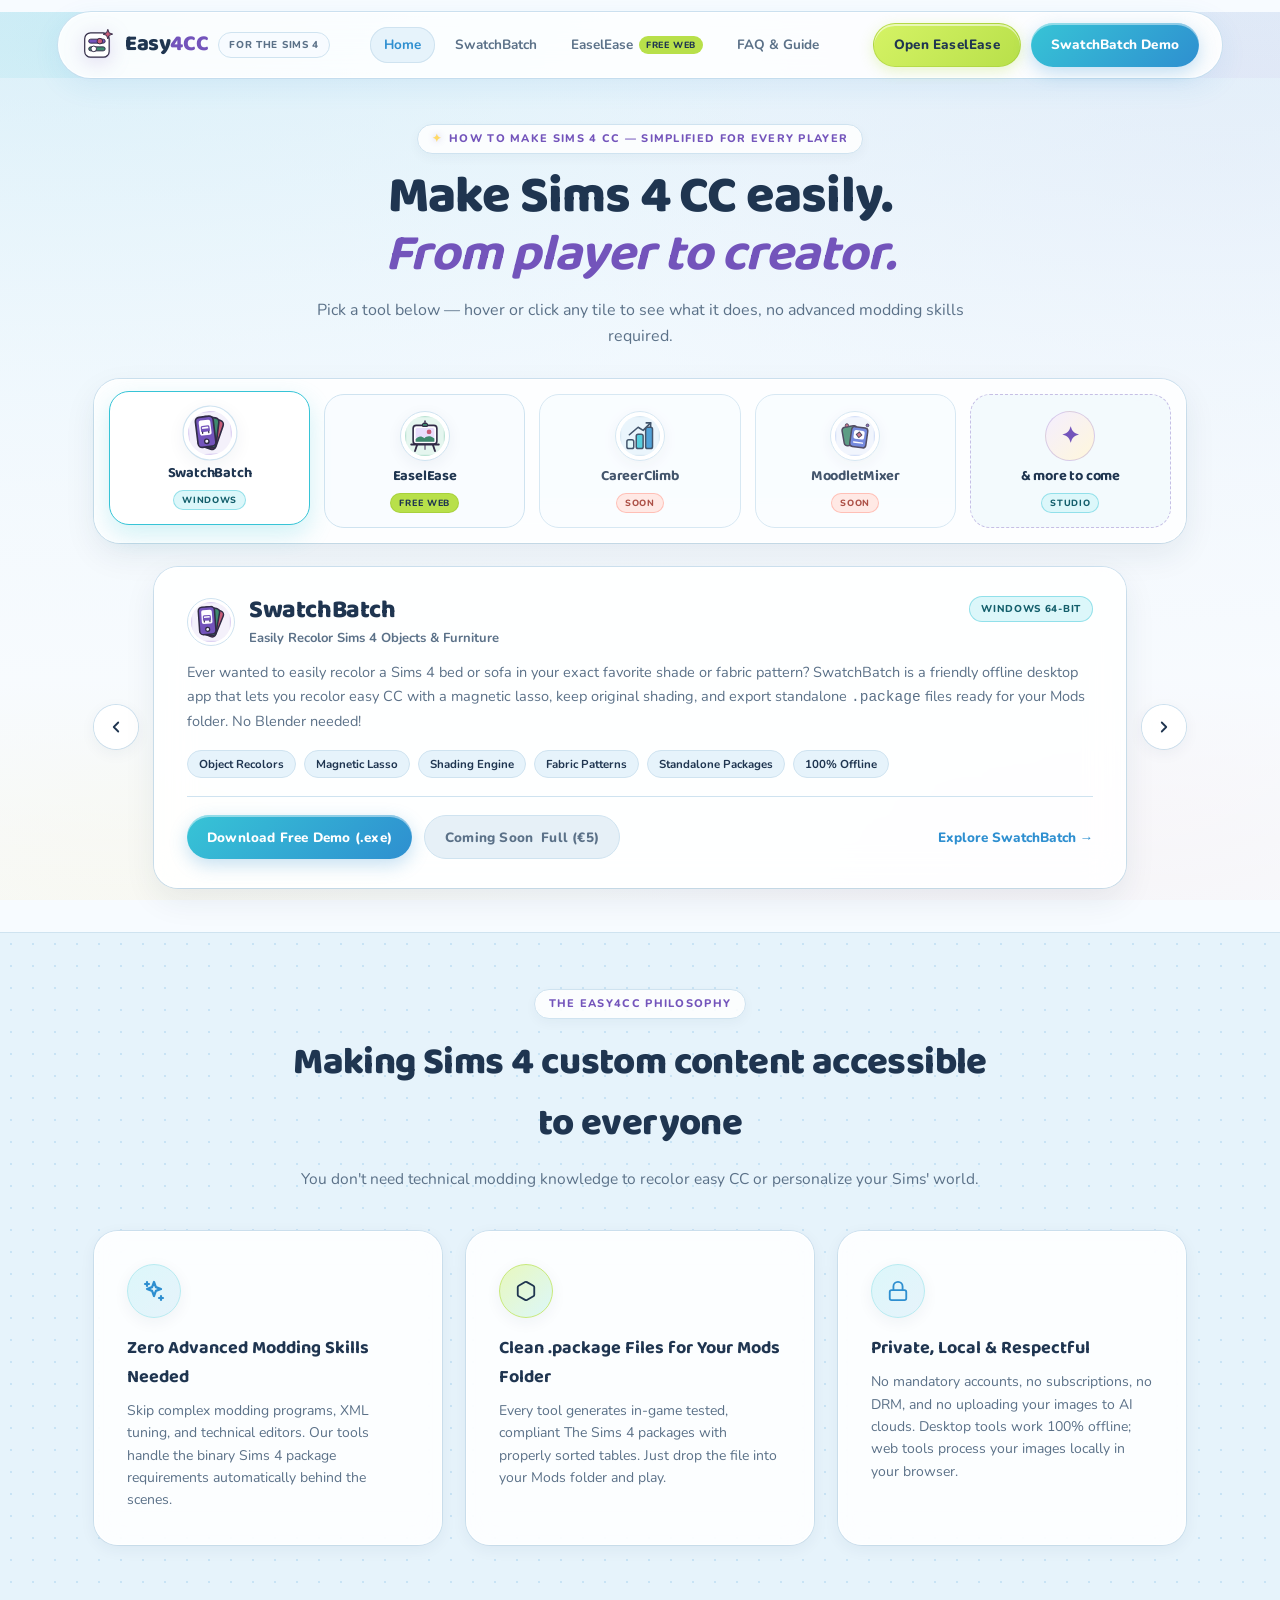
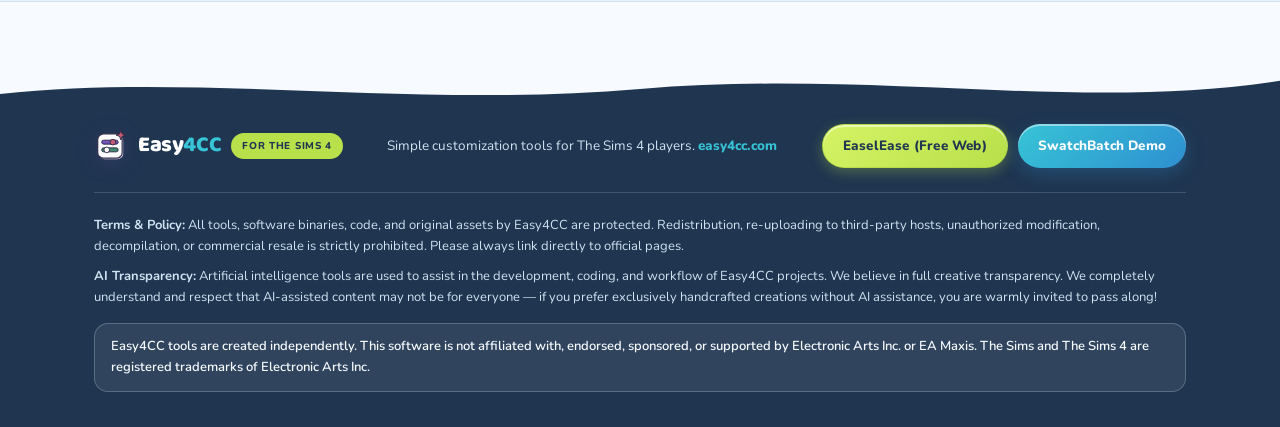
==== commit 26510248: "Mise a jour du site" ====
--- a/index.html
+++ b/index.html
@@ -1,4 +1,4 @@
-<!DOCTYPE html>
+﻿<!DOCTYPE html>
 <html lang="en">
 <head>
   <meta charset="UTF-8">
@@ -11,8 +11,11 @@
   <meta name="keywords" content="how to make sims 4 cc, easily recolor sims 4, recolor easy cc sims 4, make sims 4 custom content, easy sims 4 cc maker, sims 4 recolor without blender, sims 4 cc creator for beginners, Easy4CC, easy4cc.com, SwatchBatch, EaselEase">
   <meta name="author" content="Easy4CC">
   <meta name="robots" content="index, follow">
-  <meta name="theme-color" content="#7354bb">
+  <meta name="theme-color" content="#37C4D6">
   <link rel="canonical" href="https://easy4cc.com/">
+  <link rel="preconnect" href="https://fonts.googleapis.com">
+  <link rel="preconnect" href="https://fonts.gstatic.com" crossorigin>
+  <link href="https://fonts.googleapis.com/css2?family=Baloo+2:wght@600;700;800&family=Nunito:ital,wght@0,400;0,600;0,700;0,800;1,600;1,700&display=swap" rel="stylesheet">
 
   <!-- Open Graph / Facebook -->
   <meta property="og:type" content="website">
@@ -52,7 +55,6 @@
         "url": "https://easy4cc.com/",
         "logo": "https://easy4cc.com/assets/easy4cc/easy4cc-mark-512.png",
         "sameAs": [
-          "https://in44es.itch.io",
           "https://github.com/in44es"
         ]
       },
@@ -80,13 +82,13 @@
         "operatingSystem": "All modern web browsers",
         "browserRequirements": "Requires JavaScript. Requires HTML5.",
         "description": "Free web-based tool for The Sims 4 to turn any image into custom wall paintings and playable in-game easel paintings without installing software.",
-        "url": "https://in44es.itch.io/easelease",
+        "url": "https://easy4cc.com/easelease.html",
         "offers": {
           "@type": "Offer",
           "price": "0.00",
           "priceCurrency": "EUR",
           "availability": "https://schema.org/InStock",
-          "url": "https://in44es.itch.io/easelease"
+          "url": "https://easy4cc.com/easelease.html"
         },
         "author": {
           "@type": "Organization",
@@ -134,7 +136,7 @@
         </div>
         <h1>Make Sims 4 CC easily.<br><em>From player to creator.</em></h1>
         <p class="hero-subtitle">
-          Pick a tool below — hover or click any tile to see what it does, no Blender or 3D skills required.
+          Pick a tool below — hover or click any tile to see what it does, no advanced modding skills required.
         </p>
 
         <!-- Interactive Launcher Dock (top) + Spotlight Card (below) -->
@@ -215,7 +217,7 @@
                   <a href="https://github.com/in44es/swatchbatch/releases/latest/download/SwatchBatch-Demo-Setup.exe" class="btn btn-primary" download="SwatchBatch-Demo-Setup.exe">
                     Download Free Demo (.exe)
                   </a>
-                  <span class="btn btn-disabled" aria-disabled="true" title="Full edition coming soon on itch.io">
+                  <span class="btn btn-disabled" aria-disabled="true" title="Full edition coming soon">
                     <span class="badge-pill-inline">Coming Soon</span> Full (€5)
                   </span>
                   <a href="swatchbatch.html" class="flagship-more">Explore SwatchBatch &rarr;</a>
@@ -285,9 +287,7 @@
                 </div>
 
                 <div class="flagship-actions">
-                  <a href="https://in44es.itch.io" class="btn btn-secondary" target="_blank" rel="noopener">
-                    Follow on itch.io for release &rarr;
-                  </a>
+                  <a href="faq.html" class="btn btn-secondary">Read FAQ &amp; Guide &rarr;</a>
                   <span class="upcoming-status-text" style="margin-left: auto;">In active development</span>
                 </div>
               </div>
@@ -320,9 +320,7 @@
                 </div>
 
                 <div class="flagship-actions">
-                  <a href="https://in44es.itch.io" class="btn btn-secondary" target="_blank" rel="noopener">
-                    Follow on itch.io for release &rarr;
-                  </a>
+                  <a href="faq.html" class="btn btn-secondary">Read FAQ &amp; Guide &rarr;</a>
                   <span class="upcoming-status-text" style="margin-left: auto;">In active development</span>
                 </div>
               </div>
@@ -345,9 +343,7 @@
                 </p>
 
                 <div class="flagship-actions">
-                  <a href="https://in44es.itch.io" class="btn btn-primary" target="_blank" rel="noopener">
-                    Follow on itch.io &rarr;
-                  </a>
+                  <a href="faq.html" class="btn btn-secondary">Read FAQ &amp; Guide &rarr;</a>
                   <a href="faq.html" class="flagship-more">Read FAQ &amp; Guide &rarr;</a>
                 </div>
               </div>
@@ -362,7 +358,7 @@
     </section>
 
     <!-- Why Easy4CC tools -->
-    <section style="background: rgba(255,255,255,0.4); border-top: 1px solid rgba(115,84,187,0.06); border-bottom: 1px solid rgba(115,84,187,0.06);">
+    <section class="philosophy-section">
       <div class="container">
         <div class="section-head">
           <div class="eyebrow">THE EASY4CC PHILOSOPHY</div>
@@ -373,10 +369,10 @@
         <div class="features-grid">
           <div class="panel feature-item">
             <div class="feature-icon-box">
-              <svg aria-hidden="true" focusable="false" width="22" height="22" viewBox="0 0 24 24" fill="none" stroke="currentColor" stroke-width="2"><path d="M12 2v20M17 5H9.5a3.5 3.5 0 0 0 0 7h5a3.5 3.5 0 0 1 0 7H6"/></svg>
+              <svg aria-hidden="true" focusable="false" width="24" height="24" viewBox="0 0 24 24" fill="none" stroke="currentColor" stroke-width="2.2" stroke-linecap="round" stroke-linejoin="round"><path d="M12 3l1.9 5.1L19 10l-5.1 1.9L12 17l-1.9-5.1L5 10l5.1-1.9L12 3z"/><path d="M5 3v4"/><path d="M19 17v4"/><path d="M3 5h4"/><path d="M17 19h4"/></svg>
             </div>
-            <h3>Zero 3D or Blender Knowledge Needed</h3>
-            <p>Skip the steep learning curves of 3D modeling programs and UV coordinates. Our tools handle the binary Sims 4 package requirements automatically behind the scenes.</p>
+            <h3>Zero Advanced Modding Skills Needed</h3>
+            <p>Skip complex modding programs, XML tuning, and technical editors. Our tools handle the binary Sims 4 package requirements automatically behind the scenes.</p>
           </div>
 
           <div class="panel feature-item">
@@ -401,6 +397,9 @@
 
   <!-- Site Footer -->
   <footer class="site-footer">
+    <svg class="footer-wave" viewBox="0 0 1440 56" preserveAspectRatio="none" aria-hidden="true">
+      <path d="M0,0 L1440,0 L1440,18 C1220,56 980,4 720,28 C460,52 220,8 0,34 Z" fill="#F7FBFF"/>
+    </svg>
     <div class="container">
       <div class="footer-top">
         <div class="brand">
@@ -408,8 +407,8 @@
           <span>Easy<span class="brand-accent">4CC</span></span>
           <span class="studio-badge">for the sims 4</span>
         </div>
-        <p style="font-size: 13.5px; color: var(--muted);">
-          Simple customization tools for The Sims 4 players. <span style="color: var(--primary); font-weight: 600;">easy4cc.com</span>
+        <p style="font-size: 13.5px; color: #CFE3F0;">
+          Simple customization tools for The Sims 4 players. <span style="color: #37C4D6; font-weight: 800;">easy4cc.com</span>
         </p>
         <div style="display: flex; gap: 10px; align-items: center; flex-wrap: wrap;">
           <a href="easelease.html" class="btn btn-secondary">EaselEase (Free Web)</a>
@@ -424,7 +423,7 @@
         <p style="margin-bottom: 8px;">
           <strong>AI Transparency:</strong> Artificial intelligence tools are used to assist in the development, coding, and workflow of Easy4CC projects. We believe in full creative transparency. We completely understand and respect that AI-assisted content may not be for everyone — if you prefer exclusively handcrafted creations without AI assistance, you are warmly invited to pass along!
         </p>
-        <p>
+        <p class="footer-ea-notice">
           Easy4CC tools are created independently. This software is not affiliated with, endorsed, sponsored, or supported by Electronic Arts Inc. or EA Maxis. The Sims and The Sims 4 are registered trademarks of Electronic Arts Inc.
         </p>
       </div>
--- a/style.css
+++ b/style.css
@@ -1,458 +1,789 @@
-:root {
-  font-family: 'Segoe UI Variable', -apple-system, BlinkMacSystemFont, 'Segoe UI', Roboto, sans-serif;
-  color: #302b46;
-  background: #f4f1fb;
-  --ink: #302b46;
-  --muted: #5f5972;
-  --line: #e4dff0;
-  --primary: #7354bb;
-  --primary-hover: #5f42a0;
-  --primary-soft: #f0eafa;
-  --accent: #c85d78;
-  --green: #2f755c;
-  --green-soft: #e5f6ef;
-  --glass: rgba(255, 255, 255, 0.85);
-  --shadow-sm: 0 4px 16px rgba(79, 53, 130, 0.05);
-  --shadow-md: 0 10px 30px rgba(79, 53, 130, 0.08);
-  --shadow-lg: 0 18px 45px rgba(79, 53, 130, 0.12);
-  --radius-sm: 12px;
-  --radius-md: 18px;
-  --radius-lg: 24px;
-  --radius-full: 999px;
-  --max-w: 1140px;
-}
-
-*, *::before, *::after { box-sizing: border-box; margin: 0; padding: 0; }
-body {
-  min-width: 320px;
-  color: var(--ink);
-  background:
-    radial-gradient(ellipse at 3% 4%, #e8defc 0, transparent 40%),
-    radial-gradient(ellipse at 98% 25%, #e2f4ed 0, transparent 35%),
-    radial-gradient(ellipse at 6% 80%, #fbe9e6 0, transparent 35%),
-    #f4f1fb;
-  line-height: 1.6;
-}
-a { color: inherit; text-decoration: none; }
-img, svg { display: block; max-width: 100%; }
-.container { max-width: var(--max-w); margin: 0 auto; padding: 0 24px; }
-
-/* Accessibility: Skip Link & Keyboard Focus */
-.skip-link {
-  position: absolute;
-  top: -100px;
-  left: 16px;
-  z-index: 999;
-  padding: 10px 18px;
-  background: var(--primary);
-  color: #ffffff;
-  font-size: 13.5px;
-  font-weight: 700;
-  border-radius: var(--radius-full);
-  box-shadow: var(--shadow-md);
-  transition: top 0.15s ease;
-}
-.skip-link:focus {
-  top: 14px;
-}
-a:focus-visible,
-button:focus-visible,
-summary:focus-visible,
-[tabindex]:focus-visible {
-  outline: 3px solid var(--primary);
-  outline-offset: 3px;
-  border-radius: 6px;
-}
-
-/* Header & Nav */
-.site-header {
-  position: sticky;
-  top: 0;
-  z-index: 100;
-  backdrop-filter: blur(16px);
-  background: rgba(244, 241, 251, 0.88);
-  border-bottom: 1px solid rgba(115, 84, 187, 0.1);
-  padding: 16px 0;
-}
-.header-inner { display: flex; align-items: center; justify-content: space-between; gap: 16px; }
-.brand { display: inline-flex; align-items: center; gap: 12px; font-size: 21px; font-weight: 750; letter-spacing: -0.6px; flex-shrink: 0; }
-.brand-icon { width: 38px; height: 38px; object-fit: contain; filter: drop-shadow(0 4px 10px rgba(115, 84, 187, 0.2)); }
-.brand-accent { color: var(--primary); }
-.studio-badge { padding: 4px 10px; border: 1px solid #dcd0f2; border-radius: var(--radius-full); color: #7354a3; font-size: 10px; font-weight: 600; background: rgba(255, 255, 255, 0.6); white-space: nowrap; flex-shrink: 0; }
-.header-cta-group { display: flex; align-items: center; gap: 10px; flex-shrink: 0; }
-
-.nav-links { display: flex; align-items: center; gap: 18px; list-style: none; }
-.nav-links a { font-size: 13.5px; font-weight: 600; color: var(--muted); transition: color 0.18s ease; white-space: nowrap; }
-.nav-links a:hover, .nav-links a.active { color: var(--primary); }
-.nav-free-pill { font-size: 9px; padding: 2px 6px; background: var(--green-soft); color: var(--green); border-radius: var(--radius-full); font-weight: 700; }
-.nav-soon-pill { font-size: 9px; padding: 2px 6px; background: #fdf2f4; color: var(--accent); border: 1px solid #f5c8d2; border-radius: var(--radius-full); font-weight: 700; }
-
-/* Buttons */
-.btn { display: inline-flex; align-items: center; justify-content: center; gap: 8px; padding: 10px 20px; border-radius: var(--radius-full); font-size: 13.5px; font-weight: 600; transition: all 0.18s ease; cursor: pointer; border: none; white-space: nowrap; flex-shrink: 0; }
-.btn-primary { background: var(--primary); color: #fff; box-shadow: 0 4px 14px rgba(115, 84, 187, 0.28); }
-.btn-primary:hover { background: var(--primary-hover); transform: translateY(-1px); }
-.btn-secondary { background: #fff; color: var(--ink); border: 1px solid #dcd3eb; box-shadow: var(--shadow-sm); }
-.btn-secondary:hover { border-color: var(--primary); color: var(--primary); transform: translateY(-1px); }
-.btn-green { background: var(--green); color: #fff; box-shadow: 0 4px 14px rgba(62, 138, 110, 0.25); }
-.btn-green:hover { background: #2f735a; transform: translateY(-1px); }
-.btn-large { padding: 14px 28px; font-size: 15px; }
-.btn-disabled { background: #ede6f5; color: #6b637d; border: 1px solid #dcd1eb; cursor: default; pointer-events: none; }
-
-/* Cards & Panels */
-.panel { border: 1px solid rgba(255, 255, 255, 0.95); background: var(--glass); border-radius: var(--radius-lg); box-shadow: var(--shadow-sm); backdrop-filter: blur(16px); padding: 32px; }
-
-/* Hero */
-.hero { padding: 36px 0 40px; text-align: center; }
-.eyebrow { display: inline-flex; align-items: center; gap: 6px; color: #7a5bad; font-size: 11px; font-weight: 700; letter-spacing: 1.5px; text-transform: uppercase; margin-bottom: 10px; }
-.hero h1 { font-size: clamp(30px, 3.8vw, 46px); line-height: 1.12; font-weight: 800; letter-spacing: -1.5px; margin-bottom: 12px; }
-.hero h1 em { font-style: normal; color: var(--primary); }
-.hero-subtitle { color: var(--muted); font-size: 15.5px; max-width: 700px; margin: 0 auto 28px; line-height: 1.6; }
-
-/* Interactive Top Launcher Dock + Spotlight Card */
-.tools-showcase { scroll-margin-top: 90px; }
-
-.launcher-dock {
-  display: grid;
-  grid-template-columns: repeat(5, minmax(0, 1fr));
-  gap: 12px;
-  width: 100%;
-  padding: 12px;
-  background: rgba(255, 255, 255, 0.78);
-  border: 1.5px solid rgba(255, 255, 255, 0.98);
-  border-radius: 24px;
-  box-shadow: var(--shadow-md);
-  backdrop-filter: blur(18px);
-  margin: 0 auto 22px;
-}
-
-.tool-tile {
-  position: relative;
-  min-width: 0;
-  background: transparent;
-  border: 1.5px solid transparent;
-  border-radius: 16px;
-  padding: 12px 14px;
-  display: flex;
-  flex-direction: column;
-  align-items: center;
-  text-align: center;
-  gap: 6px;
-  cursor: pointer;
-  transition: transform 0.18s ease, box-shadow 0.18s ease, border-color 0.18s ease, background 0.18s ease;
-  font-family: inherit;
-  color: inherit;
-}
-.tool-tile:hover {
-  transform: translateY(-3px);
-  background: rgba(255, 255, 255, 0.85);
-}
-.tool-tile.is-active {
-  background: #ffffff;
-  transform: translateY(-2px);
-  box-shadow: var(--shadow-sm);
-}
-
-.tool-tile[data-accent="purple"].is-active,
-.tool-tile[data-accent="purple"]:hover { border-color: rgba(115, 84, 187, 0.35); }
-.tool-tile[data-accent="green"].is-active,
-.tool-tile[data-accent="green"]:hover { border-color: rgba(47, 117, 92, 0.35); }
-.tool-tile[data-accent="coral"].is-active,
-.tool-tile[data-accent="coral"]:hover { border-color: rgba(200, 93, 120, 0.35); }
-.tool-tile[data-accent="indigo"].is-active,
-.tool-tile[data-accent="indigo"]:hover { border-color: rgba(91, 115, 214, 0.35); }
-
-.tool-tile-more {
-  border-style: dashed;
-  border-color: rgba(115, 84, 187, 0.25);
-  background: rgba(244, 241, 251, 0.55);
-}
-.tool-tile-more.is-active,
-.tool-tile-more:hover {
-  border-color: var(--primary);
-  background: rgba(240, 234, 250, 0.9);
-}
-
-.tool-tile-icon {
-  width: 48px;
-  height: 48px;
-  border-radius: 13px;
-  box-shadow: var(--shadow-sm);
-  transition: transform 0.18s ease;
-}
-.tool-tile:hover .tool-tile-icon,
-.tool-tile.is-active .tool-tile-icon {
-  transform: scale(1.07);
-}
-.tool-tile-more-icon {
-  width: 48px;
-  height: 48px;
-  border-radius: 13px;
-  display: grid;
-  place-items: center;
-  background: rgba(255, 255, 255, 0.9);
-  border: 1px solid rgba(115, 84, 187, 0.18);
-  color: var(--primary);
-  font-size: 20px;
-  font-weight: 700;
-}
-.tool-tile-name {
-  font-size: 13px;
-  font-weight: 750;
-  letter-spacing: -0.2px;
-  line-height: 1.2;
-  white-space: nowrap;
-}
-.tool-tile-pill {
-  font-size: 9px;
-  font-weight: 700;
-  text-transform: uppercase;
-  padding: 2px 7px;
-  border-radius: var(--radius-full);
-  letter-spacing: 0.3px;
-}
-
-/* Spotlight Stage with Left / Right Arrows */
-.spotlight-stage {
-  display: flex;
-  align-items: center;
-  justify-content: center;
-  gap: 16px;
-  width: 100%;
-  margin: 0 auto;
-}
-.spotlight-arrow {
-  width: 42px;
-  height: 42px;
-  border-radius: 50%;
-  border: 1px solid rgba(255, 255, 255, 0.95);
-  background: var(--glass);
-  box-shadow: var(--shadow-sm);
-  backdrop-filter: blur(12px);
-  color: var(--ink);
-  display: grid;
-  place-items: center;
-  cursor: pointer;
-  flex-shrink: 0;
-  transition: transform 0.18s ease, box-shadow 0.18s ease, color 0.18s ease, background 0.18s ease;
-}
-.spotlight-arrow:hover {
-  transform: scale(1.08);
-  background: #ffffff;
-  color: var(--primary);
-  box-shadow: var(--shadow-md);
-}
-
-.tool-detail-panel {
-  flex: 1;
-  min-width: 0;
-  background: var(--glass);
-  border: 1px solid rgba(255, 255, 255, 0.98);
-  border-radius: var(--radius-lg);
-  padding: 28px 30px;
-  box-shadow: var(--shadow-md);
-  backdrop-filter: blur(18px);
-  text-align: left;
-  transition: border-color 0.22s ease;
-}
-.tool-detail-pane {
-  display: none;
-  animation: pane-fade 0.18s ease-out;
-}
-.tool-detail-pane.is-active {
-  display: block;
-}
-@keyframes pane-fade {
-  from { opacity: 0; transform: translateY(4px); }
-  to { opacity: 1; transform: translateY(0); }
-}
-.tool-detail-pane .flagship-top { margin-bottom: 12px; }
-.tool-detail-pane .flagship-pitch { margin-bottom: 16px; }
-.tool-detail-pane .flagship-tags { margin-bottom: 18px; }
-
-/* Flagship 50/50 Cards */
-.flagship-grid { display: grid; grid-template-columns: 1fr 1fr; gap: 28px; text-align: left; margin-bottom: 32px; }
-.flagship-card { background: var(--glass); border: 1px solid rgba(255, 255, 255, 0.95); border-radius: var(--radius-lg); padding: 34px 30px; box-shadow: var(--shadow-md); backdrop-filter: blur(16px); display: flex; flex-direction: column; transition: transform 0.22s ease, box-shadow 0.22s ease; cursor: pointer; }
-.flagship-card:hover { transform: translateY(-4px); box-shadow: var(--shadow-lg); }
-.flagship-brand-link { text-decoration: none; color: inherit; display: block; }
-.flagship-brand-link:hover h2 { color: var(--primary); }
-.flagship-card-easel .flagship-brand-link:hover h2 { color: var(--green); }
-.flagship-card-swatch { border-top: 5px solid var(--primary); }
-.flagship-card-easel { border-top: 5px solid var(--green); }
-.flagship-top { display: flex; align-items: flex-start; justify-content: space-between; gap: 16px; margin-bottom: 16px; }
-.flagship-brand { display: flex; flex-direction: column; gap: 4px; }
-.flagship-brand h2 { font-size: 24px; font-weight: 750; letter-spacing: -0.6px; margin: 0; line-height: 1.2; }
-.flagship-brand small { color: var(--muted); font-size: 13px; font-weight: 600; display: block; }
-.flagship-badge { padding: 4px 10px; border-radius: var(--radius-full); font-size: 10px; font-weight: 700; text-transform: uppercase; }
-.badge-desktop { background: var(--primary-soft); color: var(--primary); border: 1px solid #dfd3f4; }
-.badge-webapp { background: var(--green-soft); color: var(--green); border: 1px solid #caebd9; }
-.flagship-pitch { font-size: 14px; line-height: 1.6; color: var(--muted); margin-bottom: 18px; flex-grow: 1; }
-.flagship-tags { display: flex; flex-wrap: wrap; gap: 8px; margin-bottom: 20px; }
-.tag-pill { font-size: 11px; font-weight: 600; color: #635b75; background: rgba(244, 241, 251, 0.85); padding: 3px 9px; border-radius: var(--radius-sm); border: 1px solid #e7e0f2; }
-.flagship-actions { display: flex; flex-wrap: wrap; align-items: center; gap: 12px; padding-top: 18px; border-top: 1px solid rgba(115, 84, 187, 0.08); margin-top: auto; }
-.flagship-more { margin-left: auto; font-size: 13px; font-weight: 600; color: var(--primary); }
-
-/* Teaser banner & Coming Soon Section */
-.studio-more-banner { background: linear-gradient(135deg, rgba(231, 220, 250, 0.5) 0%, rgba(226, 244, 237, 0.5) 100%); border: 1px dashed rgba(115, 84, 187, 0.25); border-radius: var(--radius-md); padding: 20px 26px; display: flex; align-items: center; justify-content: space-between; flex-wrap: wrap; gap: 16px; text-align: left; }
-.badge-pill-inline { display: inline-block; padding: 2px 7px; background: #f0e6ff; color: var(--primary); border-radius: var(--radius-full); font-size: 10px; font-weight: 700; margin-right: 5px; text-transform: uppercase; }
-
-.coming-soon-section { margin-top: 12px; scroll-margin-top: 90px; }
-.coming-soon-head { display: flex; align-items: center; justify-content: space-between; flex-wrap: wrap; gap: 16px; text-align: left; margin-bottom: 18px; }
-.coming-soon-head h3 { font-size: 18px; font-weight: 750; letter-spacing: -0.4px; margin-bottom: 3px; }
-.coming-soon-head p { font-size: 13.5px; color: var(--muted); }
-.upcoming-grid { display: grid; grid-template-columns: 1fr 1fr; gap: 24px; text-align: left; }
-.upcoming-card {
-  background: rgba(255, 255, 255, 0.72);
-  border: 1.5px dashed rgba(115, 84, 187, 0.22);
-  border-radius: var(--radius-lg);
-  padding: 28px 26px;
-  box-shadow: var(--shadow-sm);
-  backdrop-filter: blur(16px);
-  display: flex;
-  flex-direction: column;
-  transition: transform 0.22s ease, box-shadow 0.22s ease, border-color 0.22s ease;
-}
-.upcoming-card:hover { transform: translateY(-3px); box-shadow: var(--shadow-md); }
-.upcoming-card-career { border-top: 4px solid var(--accent); }
-.upcoming-card-moodlet { border-top: 4px solid #5b73d6; }
-.upcoming-badges { display: flex; flex-wrap: wrap; gap: 6px; justify-content: flex-end; }
-.badge-soon { background: #fdf2f4; color: var(--accent); border: 1px solid #f5c8d2; }
-.badge-indigo { background: #eef3fc; color: #465cc2; border: 1px solid #cad8f5; }
-.upcoming-actions { display: flex; flex-wrap: wrap; align-items: center; justify-content: space-between; gap: 12px; padding-top: 16px; border-top: 1px solid rgba(115, 84, 187, 0.08); margin-top: auto; }
-.upcoming-status-text { font-size: 12.5px; font-weight: 600; color: var(--muted); }
-
-/* Sections Common */
-section { padding: 56px 0; }
-.section-head { text-align: center; max-width: 680px; margin: 0 auto 40px; }
-.section-head h2 { font-size: clamp(26px, 3.2vw, 36px); font-weight: 750; letter-spacing: -1.2px; margin-bottom: 12px; }
-.section-head p { color: var(--muted); font-size: 15px; }
-
-/* Workflows & Grids */
-.workflow-steps-grid { display: grid; grid-template-columns: repeat(3, 1fr); gap: 24px; }
-.step-card { display: flex; flex-direction: column; }
-.step-badge { display: inline-block; align-self: flex-start; padding: 4px 10px; border-radius: var(--radius-full); background: var(--primary-soft); color: var(--primary); font-size: 10.5px; font-weight: 700; margin-bottom: 14px; }
-.step-card h3 { font-size: 18px; font-weight: 700; margin-bottom: 8px; }
-.step-card p { color: var(--muted); font-size: 13.5px; line-height: 1.6; }
-
-.features-grid { display: grid; grid-template-columns: repeat(auto-fit, minmax(300px, 1fr)); gap: 24px; }
-.feature-item { display: flex; flex-direction: column; }
-.feature-icon-box { width: 44px; height: 44px; border-radius: 12px; display: grid; place-items: center; background: var(--primary-soft); color: var(--primary); margin-bottom: 14px; }
-.feature-icon-box.green-box { background: var(--green-soft); color: var(--green); }
-.feature-item h3 { font-size: 17px; font-weight: 700; margin-bottom: 6px; }
-.feature-item p { color: var(--muted); font-size: 13.5px; line-height: 1.6; }
-
-/* Table */
-.table-wrapper { overflow-x: auto; border-radius: var(--radius-lg); border: 1px solid rgba(255, 255, 255, 0.95); background: var(--glass); box-shadow: var(--shadow-md); backdrop-filter: blur(16px); }
-.comparison-table { width: 100%; border-collapse: collapse; text-align: left; font-size: 14px; }
-.comparison-table th, .comparison-table td { padding: 16px 22px; border-bottom: 1px solid rgba(115, 84, 187, 0.08); }
-.comparison-table th { background: rgba(244, 241, 251, 0.7); font-weight: 700; }
-.check-icon { color: var(--green); font-weight: 700; }
-.cross-icon { color: #a89fae; }
-
-/* Pricing */
-.pricing-box { max-width: 600px; margin: 0 auto; text-align: center; position: relative; overflow: hidden; border: 2px solid #d5c5f2; }
-.pricing-ribbon { position: absolute; top: 18px; right: -30px; background: var(--accent); color: #fff; padding: 4px 36px; font-size: 10px; font-weight: 700; text-transform: uppercase; transform: rotate(45deg); }
-.price-amount { font-size: 54px; font-weight: 800; letter-spacing: -2px; margin: 16px 0 4px; }
-.pricing-features-list { list-style: none; text-align: left; max-width: 420px; margin: 0 auto 28px; display: flex; flex-direction: column; gap: 10px; font-size: 14px; }
-.pricing-features-list li { display: flex; align-items: center; gap: 10px; }
-.pricing-features-list svg { color: var(--green); width: 16px; height: 16px; flex-shrink: 0; }
-.coming-soon-banner { background: #fdf5f7; border: 1px dashed #f5c2cd; color: #8c4255; padding: 12px 18px; border-radius: var(--radius-md); font-size: 13.5px; margin: 14px auto 20px; }
-
-/* FAQ */
-.faq-grid { max-width: 760px; margin: 0 auto; display: flex; flex-direction: column; gap: 14px; }
-.faq-item { border: 1px solid rgba(255, 255, 255, 0.95); background: var(--glass); border-radius: var(--radius-md); box-shadow: var(--shadow-sm); overflow: hidden; }
-.faq-item summary { padding: 18px 24px; font-weight: 650; font-size: 15px; cursor: pointer; list-style: none; display: flex; align-items: center; justify-content: space-between; }
-.faq-item summary::-webkit-details-marker { display: none; }
-.faq-content { padding: 14px 24px 20px; color: var(--muted); font-size: 14px; line-height: 1.65; border-top: 1px solid rgba(115, 84, 187, 0.08); }
-
-/* Footer */
-.site-footer { border-top: 1px solid rgba(115, 84, 187, 0.12); background: rgba(244, 241, 251, 0.9); padding: 44px 0 28px; margin-top: 48px; }
-.footer-top { display: flex; flex-wrap: wrap; justify-content: space-between; align-items: center; gap: 20px; padding-bottom: 24px; border-bottom: 1px solid rgba(115, 84, 187, 0.08); }
-.footer-disclaimer { padding-top: 20px; font-size: 12px; color: var(--muted); line-height: 1.65; }
-
-.flagship-brand-row { display: flex; align-items: center; gap: 14px; }
-.flagship-tool-icon { width: 46px; height: 46px; flex-shrink: 0; border-radius: 12px; }
-.hero-tool-icon { width: 64px; height: 64px; margin: 0 auto 18px; border-radius: 16px; box-shadow: var(--shadow-sm); }
-
-/* Embedded Web App */
-.embed-panel { position: relative; padding: 16px; box-shadow: var(--shadow-md); }
-.fullscreen-hint {
-  position: absolute;
-  top: -36px;
-  right: 42px;
-  z-index: 5;
-  display: inline-flex;
-  align-items: flex-start;
-  gap: 6px;
-  pointer-events: none;
-  animation: hint-bob 2.6s ease-in-out infinite;
-}
-.fullscreen-hint-pill {
-  display: inline-flex;
-  align-items: center;
-  gap: 7px;
-  padding: 6px 14px;
-  border-radius: var(--radius-full);
-  background: #ffffff;
-  border: 1.5px solid rgba(242, 107, 79, 0.42);
-  box-shadow: 0 6px 18px rgba(79, 53, 130, 0.12);
-  font-size: 13px;
-  font-weight: 600;
-  color: var(--ink);
-  white-space: nowrap;
-}
-.fullscreen-hint-pill strong {
-  color: #f26b4f;
-  font-weight: 700;
-}
-.fullscreen-hint-arrow {
-  color: #f26b4f;
-  margin-top: 8px;
-  filter: drop-shadow(0 2px 6px rgba(242, 107, 79, 0.28));
-  flex-shrink: 0;
-}
-@keyframes hint-bob {
-  0%, 100% { transform: translateY(0); }
-  50% { transform: translateY(-4px); }
-}
-@media (prefers-reduced-motion: reduce) {
-  .fullscreen-hint { animation: none; }
-}
-.embed-frame-wrap {
-  position: relative;
-  width: 100%;
-  max-width: 1100px;
-  margin: 0 auto;
-  aspect-ratio: 1100 / 870;
-  border-radius: var(--radius-md);
-  overflow: hidden;
-  background: #333333;
-  border: 1px solid rgba(115, 84, 187, 0.12);
-}
-.embed-frame-wrap iframe { width: 100%; height: 100%; border: 0; display: block; }
-.embed-caption { text-align: center; font-size: 12.5px; color: var(--muted); margin-top: 12px; }
-.embed-caption a { color: var(--green); font-weight: 600; text-decoration: underline; }
-
-@media (max-width: 900px) {
-  .flagship-grid, .upcoming-grid, .workflow-steps-grid { grid-template-columns: 1fr; }
-  .launcher-dock { grid-template-columns: repeat(3, minmax(0, 1fr)); }
-  .header-inner { flex-wrap: wrap; justify-content: center; row-gap: 10px; }
-  .nav-links { gap: 14px; flex-wrap: wrap; justify-content: center; }
-}
-
-@media (max-width: 640px) {
-  .launcher-dock { grid-template-columns: repeat(2, minmax(0, 1fr)); gap: 6px; padding: 8px; }
-  .tool-tile-more { grid-column: 1 / -1; flex-direction: row; justify-content: center; }
-  .tool-tile { padding: 8px 10px; }
-  .tool-tile-icon, .tool-tile-more-icon { width: 40px; height: 40px; }
-  .spotlight-stage { gap: 8px; }
-  .spotlight-arrow { width: 34px; height: 34px; }
-  .tool-detail-panel { padding: 20px 16px; }
-}
-
-@media (max-width: 700px) {
-  .embed-panel { padding: 8px; }
-  .embed-frame-wrap { aspect-ratio: auto; height: 75vh; min-height: 520px; }
-  .fullscreen-hint { top: -34px; right: 12px; gap: 4px; }
-  .fullscreen-hint-pill { padding: 5px 11px; font-size: 12px; }
-  .fullscreen-hint-arrow { width: 40px; height: 30px; margin-top: 6px; }
-}
+:root {
+  --bg-cloud: #F7FBFF;
+  --bg-sky: #E6F3FB;
+  --border-soft: #CFE3F0;
+  --aqua: #37C4D6;
+  --blue: #2E8FD0;
+  --violet: #7354BB;
+  --violet-hover: #5E42A3;
+  --lime: #B8E04A;
+  --coral: #FF8A7A;
+  --butter: #FFD966;
+  --ink: #1F3550;
+  --muted: #5B7188;
+
+  /* Semantic aliases */
+  --primary: #2E8FD0;
+  --primary-hover: #2478B3;
+  --primary-soft: #E6F3FB;
+  --accent: #FF8A7A;
+  --green: #1B6B78;
+  --green-soft: #DCF7FA;
+  --glass: rgba(255, 255, 255, 0.86);
+  --shadow-sm: 0 4px 16px rgba(31, 53, 80, 0.06);
+  --shadow-md: 0 12px 32px rgba(31, 53, 80, 0.08);
+  --shadow-lg: 0 20px 48px rgba(46, 143, 208, 0.14);
+  --radius-sm: 12px;
+  --radius-md: 18px;
+  --radius-lg: 24px;
+  --radius-full: 999px;
+  --max-w: 1140px;
+
+  font-family: 'Nunito', -apple-system, BlinkMacSystemFont, 'Segoe UI', Roboto, sans-serif;
+  color: var(--ink);
+  background: var(--bg-cloud);
+}
+
+*, *::before, *::after { box-sizing: border-box; margin: 0; padding: 0; }
+
+body {
+  min-width: 320px;
+  color: var(--ink);
+  background:
+    radial-gradient(ellipse at 5% 4%, rgba(55, 196, 214, 0.16) 0, transparent 42%),
+    radial-gradient(ellipse at 95% 18%, rgba(115, 84, 187, 0.10) 0, transparent 38%),
+    radial-gradient(ellipse at 85% 78%, rgba(255, 138, 122, 0.10) 0, transparent 38%),
+    radial-gradient(ellipse at 10% 88%, rgba(255, 217, 102, 0.12) 0, transparent 35%),
+    linear-gradient(180deg, #E6F3FB 0%, #F7FBFF 42%, #F7FBFF 100%);
+  background-attachment: fixed;
+  line-height: 1.6;
+  -webkit-font-smoothing: antialiased;
+}
+
+h1, h2, h3, h4 {
+  font-family: 'Baloo 2', 'Nunito', system-ui, sans-serif;
+  color: var(--ink);
+}
+
+a { color: inherit; text-decoration: none; }
+img, svg { display: block; max-width: 100%; }
+.container { max-width: var(--max-w); margin: 0 auto; padding: 0 24px; }
+
+/* Accessibility: Skip Link & Keyboard Focus */
+.skip-link {
+  position: absolute;
+  top: -100px;
+  left: 16px;
+  z-index: 999;
+  padding: 10px 18px;
+  background: var(--blue);
+  color: #ffffff;
+  font-size: 13.5px;
+  font-weight: 800;
+  border-radius: var(--radius-full);
+  box-shadow: var(--shadow-md);
+  transition: top 0.15s ease;
+}
+.skip-link:focus { top: 14px; }
+
+a:focus-visible,
+button:focus-visible,
+summary:focus-visible,
+[tabindex]:focus-visible {
+  outline: 3px solid var(--aqua);
+  outline-offset: 3px;
+  border-radius: 8px;
+}
+
+/* Floating Frosted-Glass Header */
+.site-header {
+  position: sticky;
+  top: 12px;
+  z-index: 100;
+  max-width: calc(var(--max-w) + 24px);
+  margin: 12px auto 0;
+  padding: 10px 22px;
+  backdrop-filter: blur(16px);
+  -webkit-backdrop-filter: blur(16px);
+  background: rgba(255, 255, 255, 0.88);
+  border: 1.5px solid rgba(255, 255, 255, 0.96);
+  box-shadow: 0 8px 28px rgba(46, 143, 208, 0.09), 0 0 0 1px var(--border-soft);
+  border-radius: var(--radius-full);
+  transition: box-shadow 0.2s ease, background 0.2s ease;
+}
+.site-header .container { padding: 0; max-width: 100%; }
+.header-inner { display: flex; align-items: center; justify-content: space-between; gap: 14px; }
+
+.brand {
+  display: inline-flex;
+  align-items: center;
+  gap: 10px;
+  font-family: 'Baloo 2', 'Nunito', sans-serif;
+  font-size: 22px;
+  font-weight: 800;
+  letter-spacing: -0.4px;
+  color: var(--ink);
+  flex-shrink: 0;
+}
+.brand-icon {
+  width: 34px;
+  height: 34px;
+  object-fit: contain;
+  filter: drop-shadow(0 4px 10px rgba(115, 84, 187, 0.2));
+}
+.brand-accent { color: var(--violet); }
+.studio-badge {
+  padding: 4px 10px;
+  border: 1px solid var(--border-soft);
+  border-radius: var(--radius-full);
+  color: var(--muted);
+  font-family: 'Nunito', sans-serif;
+  font-size: 10px;
+  font-weight: 800;
+  letter-spacing: 0.7px;
+  text-transform: uppercase;
+  background: var(--bg-cloud);
+  white-space: nowrap;
+  flex-shrink: 0;
+}
+.header-cta-group { display: flex; align-items: center; gap: 10px; flex-shrink: 0; }
+
+.nav-links { display: flex; align-items: center; gap: 6px; list-style: none; }
+.nav-links a {
+  display: inline-flex;
+  align-items: center;
+  gap: 6px;
+  padding: 7px 14px;
+  border-radius: var(--radius-full);
+  font-size: 13.5px;
+  font-weight: 700;
+  color: var(--muted);
+  transition: all 0.18s ease;
+  white-space: nowrap;
+}
+.nav-links a:hover {
+  color: var(--ink);
+  background: var(--bg-sky);
+}
+.nav-links a.active {
+  color: var(--blue);
+  background: var(--bg-sky);
+  box-shadow: inset 0 0 0 1px var(--border-soft);
+}
+.nav-free-pill {
+  font-size: 9px;
+  padding: 2px 7px;
+  background: var(--lime);
+  color: var(--ink);
+  border-radius: var(--radius-full);
+  font-weight: 800;
+  letter-spacing: 0.6px;
+  text-transform: uppercase;
+}
+.nav-soon-pill {
+  font-size: 9px;
+  padding: 2px 7px;
+  background: #FFE5E0;
+  color: #9C2F23;
+  border: 1px solid rgba(255, 138, 122, 0.5);
+  border-radius: var(--radius-full);
+  font-weight: 800;
+  letter-spacing: 0.6px;
+  text-transform: uppercase;
+}
+
+/* Gel Buttons (>= 44px for primary actions) */
+.btn {
+  position: relative;
+  display: inline-flex;
+  align-items: center;
+  justify-content: center;
+  gap: 8px;
+  min-height: 44px;
+  padding: 10px 20px;
+  border-radius: var(--radius-full);
+  font-family: 'Nunito', sans-serif;
+  font-size: 13.5px;
+  font-weight: 800;
+  letter-spacing: 0.2px;
+  transition: transform 0.22s cubic-bezier(0.34, 1.56, 0.64, 1), box-shadow 0.2s ease, filter 0.2s ease;
+  cursor: pointer;
+  border: none;
+  white-space: nowrap;
+  flex-shrink: 0;
+}
+.btn-primary {
+  background: linear-gradient(135deg, var(--aqua) 0%, var(--blue) 100%);
+  color: #ffffff;
+  box-shadow: inset 0 2px 0 rgba(255, 255, 255, 0.45), 0 6px 18px rgba(46, 143, 208, 0.28);
+}
+.btn-primary:hover {
+  transform: translateY(-2px);
+  filter: brightness(1.05);
+  box-shadow: inset 0 2px 0 rgba(255, 255, 255, 0.6), 0 10px 24px rgba(55, 196, 214, 0.38);
+}
+.btn-secondary {
+  background: linear-gradient(135deg, #D5F365 0%, var(--lime) 100%);
+  color: var(--ink);
+  border: 1px solid rgba(154, 196, 46, 0.45);
+  box-shadow: inset 0 2px 0 rgba(255, 255, 255, 0.55), 0 4px 14px rgba(184, 224, 74, 0.30);
+}
+.btn-secondary:hover {
+  transform: translateY(-2px);
+  filter: brightness(1.03);
+  box-shadow: inset 0 2px 0 rgba(255, 255, 255, 0.7), 0 8px 20px rgba(184, 224, 74, 0.42);
+}
+.btn-green {
+  background: linear-gradient(135deg, #FF9E8A 0%, var(--coral) 100%);
+  color: #ffffff;
+  box-shadow: inset 0 2px 0 rgba(255, 255, 255, 0.45), 0 6px 18px rgba(255, 138, 122, 0.32);
+}
+.btn-green:hover {
+  transform: translateY(-2px);
+  filter: brightness(1.04);
+  box-shadow: inset 0 2px 0 rgba(255, 255, 255, 0.6), 0 10px 24px rgba(255, 138, 122, 0.42);
+}
+.btn-large { min-height: 48px; padding: 12px 28px; font-size: 15px; }
+.btn-disabled {
+  background: #E6F0F7;
+  color: var(--muted);
+  border: 1px solid var(--border-soft);
+  cursor: default;
+  pointer-events: none;
+  box-shadow: none;
+}
+
+/* Joy bubble on click */
+.joy-bubble {
+  position: fixed;
+  pointer-events: none;
+  z-index: 9999;
+  padding: 5px 12px;
+  border-radius: 999px;
+  background: var(--butter);
+  color: var(--ink);
+  font-family: 'Nunito', sans-serif;
+  font-size: 12px;
+  font-weight: 800;
+  box-shadow: 0 6px 16px rgba(31, 53, 80, 0.14);
+  animation: joy-pop 0.9s ease-out forwards;
+}
+@keyframes joy-pop {
+  0% { opacity: 0; transform: translate(-50%, 0) scale(0.75); }
+  20% { opacity: 1; transform: translate(-50%, -14px) scale(1.06); }
+  100% { opacity: 0; transform: translate(-50%, -44px) scale(0.95); }
+}
+
+/* Cards & Frosted Glass Panels */
+.panel {
+  border: 1.5px solid rgba(255, 255, 255, 0.96);
+  background: var(--glass);
+  border-radius: var(--radius-lg);
+  box-shadow: var(--shadow-sm), 0 0 0 1px var(--border-soft);
+  backdrop-filter: blur(14px);
+  -webkit-backdrop-filter: blur(14px);
+  padding: 32px;
+}
+
+/* Hero Section: Sky-to-White Gradient with Clouds */
+.hero {
+  padding: 46px 0 44px;
+  text-align: center;
+  background: linear-gradient(180deg, rgba(230, 243, 251, 0.65) 0%, rgba(247, 251, 255, 0.95) 70%, transparent 100%);
+  position: relative;
+}
+.eyebrow {
+  display: inline-flex;
+  align-items: center;
+  gap: 7px;
+  padding: 5px 14px;
+  border-radius: var(--radius-full);
+  background: rgba(255, 255, 255, 0.85);
+  border: 1px solid var(--border-soft);
+  color: var(--violet);
+  font-family: 'Nunito', sans-serif;
+  font-size: 11px;
+  font-weight: 800;
+  letter-spacing: 1.3px;
+  text-transform: uppercase;
+  margin-bottom: 14px;
+  box-shadow: 0 4px 12px rgba(31, 53, 80, 0.04);
+}
+.eyebrow > span {
+  color: var(--butter);
+  text-shadow: 0 0 6px rgba(115, 84, 187, 0.35);
+  display: inline-block;
+  animation: sparkle-twinkle 3.2s ease-in-out infinite;
+}
+@keyframes sparkle-twinkle {
+  0%, 100% { transform: scale(1) rotate(0deg); }
+  50% { transform: scale(1.18) rotate(10deg); }
+}
+
+.hero h1 {
+  font-size: clamp(34px, 4.4vw, 52px);
+  line-height: 1.12;
+  font-weight: 800;
+  letter-spacing: -0.8px;
+  margin-bottom: 14px;
+  color: var(--ink);
+}
+.hero h1 em {
+  font-style: italic;
+  color: var(--violet);
+  font-weight: 700;
+}
+.hero-subtitle {
+  color: var(--muted);
+  font-size: 16px;
+  max-width: 680px;
+  margin: 0 auto 30px;
+  line-height: 1.6;
+}
+
+/* Interactive Catalog Launcher Dock + Spotlight Card */
+.tools-showcase { scroll-margin-top: 96px; }
+
+.launcher-dock {
+  display: grid;
+  grid-template-columns: repeat(5, minmax(0, 1fr));
+  gap: 14px;
+  width: 100%;
+  padding: 14px;
+  background: rgba(255, 255, 255, 0.82);
+  border: 1.5px solid rgba(255, 255, 255, 0.98);
+  border-radius: 26px;
+  box-shadow: var(--shadow-md), 0 0 0 1px var(--border-soft);
+  backdrop-filter: blur(18px);
+  margin: 0 auto 24px;
+}
+
+.tool-tile {
+  position: relative;
+  min-width: 0;
+  background: rgba(247, 251, 255, 0.72);
+  border: 1.5px solid var(--border-soft);
+  border-radius: 20px;
+  padding: 16px 12px 14px;
+  display: flex;
+  flex-direction: column;
+  align-items: center;
+  text-align: center;
+  gap: 7px;
+  cursor: pointer;
+  transition: transform 0.25s cubic-bezier(0.34, 1.56, 0.64, 1), box-shadow 0.2s ease, border-color 0.2s ease, background 0.2s ease;
+  font-family: inherit;
+  color: inherit;
+}
+.tool-tile:hover {
+  transform: translateY(-4px);
+  background: #ffffff;
+  box-shadow: var(--shadow-sm);
+}
+.tool-tile.is-active {
+  background: #ffffff;
+  transform: translateY(-3px);
+  box-shadow: var(--shadow-md);
+}
+
+/* Category color coding: SwatchBatch (Aqua), EaselEase (Coral), CareerClimb (Blue), MoodletMixer (Lime/Butter) */
+.tool-tile[data-tool="swatchbatch"].is-active,
+.tool-tile[data-tool="swatchbatch"]:hover {
+  border-color: var(--aqua);
+  box-shadow: 0 10px 24px rgba(55, 196, 214, 0.22);
+}
+.tool-tile[data-tool="easelease"].is-active,
+.tool-tile[data-tool="easelease"]:hover {
+  border-color: var(--coral);
+  box-shadow: 0 10px 24px rgba(255, 138, 122, 0.24);
+}
+.tool-tile[data-tool="careerclimb"],
+.tool-tile[data-tool="moodletmixer"] {
+  opacity: 0.84;
+}
+.tool-tile[data-tool="careerclimb"].is-active,
+.tool-tile[data-tool="careerclimb"]:hover {
+  opacity: 1;
+  border-color: var(--blue);
+  box-shadow: 0 10px 24px rgba(46, 143, 208, 0.20);
+}
+.tool-tile[data-tool="moodletmixer"].is-active,
+.tool-tile[data-tool="moodletmixer"]:hover {
+  opacity: 1;
+  border-color: var(--lime);
+  box-shadow: 0 10px 24px rgba(184, 224, 74, 0.28);
+}
+
+.tool-tile-more {
+  border-style: dashed;
+  border-color: rgba(115, 84, 187, 0.35);
+  background: rgba(230, 243, 251, 0.45);
+}
+.tool-tile-more.is-active,
+.tool-tile-more:hover {
+  border-color: var(--violet);
+  background: #ffffff;
+}
+
+.tool-tile-icon {
+  width: 50px;
+  height: 50px;
+  padding: 4px;
+  border-radius: 50%;
+  background: #ffffff;
+  border: 1.5px solid var(--border-soft);
+  box-shadow: var(--shadow-sm);
+  transition: transform 0.25s cubic-bezier(0.34, 1.56, 0.64, 1);
+}
+.tool-tile:hover .tool-tile-icon,
+.tool-tile.is-active .tool-tile-icon {
+  transform: scale(1.1) rotate(-3deg);
+}
+
+.tool-tile-more-icon {
+  width: 50px;
+  height: 50px;
+  border-radius: 50%;
+  display: grid;
+  place-items: center;
+  background: linear-gradient(135deg, #F4EEFF 0%, #FFF7DB 100%);
+  border: 1.5px solid rgba(115, 84, 187, 0.25);
+  color: var(--violet);
+  font-size: 22px;
+  font-weight: 800;
+}
+.tool-tile-name {
+  font-family: 'Baloo 2', 'Nunito', sans-serif;
+  font-size: 14.5px;
+  font-weight: 700;
+  letter-spacing: -0.2px;
+  line-height: 1.2;
+  white-space: nowrap;
+}
+.tool-tile-pill {
+  font-size: 9px;
+  font-weight: 800;
+  text-transform: uppercase;
+  padding: 3px 8px;
+  border-radius: var(--radius-full);
+  letter-spacing: 0.7px;
+}
+
+/* Spotlight Stage */
+.spotlight-stage {
+  display: flex;
+  align-items: center;
+  justify-content: center;
+  gap: 16px;
+  width: 100%;
+  margin: 0 auto;
+}
+.spotlight-arrow {
+  width: 44px;
+  height: 44px;
+  border-radius: 50%;
+  border: 1.5px solid rgba(255, 255, 255, 0.96);
+  background: rgba(255, 255, 255, 0.9);
+  box-shadow: var(--shadow-sm), 0 0 0 1px var(--border-soft);
+  backdrop-filter: blur(12px);
+  color: var(--ink);
+  display: grid;
+  place-items: center;
+  cursor: pointer;
+  flex-shrink: 0;
+  transition: transform 0.2s ease, box-shadow 0.2s ease, color 0.2s ease, background 0.2s ease;
+}
+.spotlight-arrow:hover {
+  transform: scale(1.08);
+  background: #ffffff;
+  color: var(--blue);
+  box-shadow: var(--shadow-md);
+}
+
+.tool-detail-panel {
+  flex: 1;
+  min-width: 0;
+  background: rgba(255, 255, 255, 0.88);
+  border: 1.5px solid rgba(255, 255, 255, 0.98);
+  border-radius: var(--radius-lg);
+  padding: 28px 32px;
+  box-shadow: var(--shadow-md), 0 0 0 1px var(--border-soft);
+  backdrop-filter: blur(18px);
+  text-align: left;
+  transition: border-color 0.22s ease;
+}
+.tool-detail-pane {
+  display: none;
+  animation: pane-fade 0.22s ease-out;
+}
+.tool-detail-pane.is-active { display: block; }
+@keyframes pane-fade {
+  from { opacity: 0; transform: translateY(6px); }
+  to { opacity: 1; transform: translateY(0); }
+}
+.tool-detail-pane .flagship-top { margin-bottom: 12px; }
+.tool-detail-pane .flagship-pitch { margin-bottom: 16px; }
+.tool-detail-pane .flagship-tags { margin-bottom: 18px; }
+
+/* Flagship Cards & Badges */
+.flagship-grid { display: grid; grid-template-columns: 1fr 1fr; gap: 28px; text-align: left; margin-bottom: 32px; }
+.flagship-card {
+  background: var(--glass);
+  border: 1.5px solid rgba(255, 255, 255, 0.96);
+  border-radius: var(--radius-lg);
+  padding: 34px 30px;
+  box-shadow: var(--shadow-md), 0 0 0 1px var(--border-soft);
+  backdrop-filter: blur(16px);
+  display: flex;
+  flex-direction: column;
+  transition: transform 0.24s cubic-bezier(0.34, 1.56, 0.64, 1), box-shadow 0.22s ease;
+  cursor: pointer;
+}
+.flagship-card:hover { transform: translateY(-4px); box-shadow: var(--shadow-lg); }
+.flagship-card-swatch { border-top: 5px solid var(--aqua); }
+.flagship-card-easel { border-top: 5px solid var(--coral); }
+.flagship-top { display: flex; align-items: flex-start; justify-content: space-between; gap: 16px; margin-bottom: 16px; }
+.flagship-brand { display: flex; flex-direction: column; gap: 4px; }
+.flagship-brand h2 { font-size: 25px; font-weight: 800; letter-spacing: -0.4px; margin: 0; line-height: 1.15; }
+.flagship-brand small { color: var(--muted); font-size: 13px; font-weight: 700; display: block; }
+.flagship-badge {
+  padding: 4px 11px;
+  border-radius: var(--radius-full);
+  font-size: 10px;
+  font-weight: 800;
+  letter-spacing: 0.7px;
+  text-transform: uppercase;
+}
+.badge-desktop { background: #DCF7FA; color: #135E6B; border: 1px solid rgba(55, 196, 214, 0.45); }
+.badge-webapp { background: var(--lime); color: var(--ink); border: 1px solid rgba(154, 196, 46, 0.5); }
+.badge-soon { background: #FFE5E0; color: #9C2F23; border: 1px solid rgba(255, 138, 122, 0.55); }
+.badge-indigo { background: var(--butter); color: var(--ink); border: 1px solid rgba(230, 185, 55, 0.55); }
+
+.flagship-pitch { font-size: 14.5px; line-height: 1.65; color: var(--muted); margin-bottom: 18px; flex-grow: 1; }
+.flagship-tags { display: flex; flex-wrap: wrap; gap: 8px; margin-bottom: 20px; }
+.tag-pill {
+  font-size: 11.5px;
+  font-weight: 700;
+  color: var(--ink);
+  background: var(--bg-sky);
+  padding: 4px 11px;
+  border-radius: var(--radius-full);
+  border: 1px solid var(--border-soft);
+}
+.flagship-actions {
+  display: flex;
+  flex-wrap: wrap;
+  align-items: center;
+  gap: 12px;
+  padding-top: 18px;
+  border-top: 1px solid var(--border-soft);
+  margin-top: auto;
+}
+.flagship-more { margin-left: auto; font-size: 13.5px; font-weight: 800; color: var(--blue); }
+.flagship-more:hover { text-decoration: underline; }
+
+/* Coming Soon & Philosophy Sections */
+section { padding: 56px 0; }
+.section-head { text-align: center; max-width: 700px; margin: 0 auto 40px; }
+.section-head h2 { font-size: clamp(26px, 3.2vw, 38px); font-weight: 800; letter-spacing: -0.6px; margin-bottom: 12px; }
+.section-head p { color: var(--muted); font-size: 15.5px; }
+
+.philosophy-section {
+  background-color: var(--bg-sky);
+  background-image: radial-gradient(rgba(46, 143, 208, 0.16) 1.2px, transparent 1.2px);
+  background-size: 22px 22px;
+  border-top: 1px solid var(--border-soft);
+  border-bottom: 1px solid var(--border-soft);
+}
+
+/* Workflows & Grids */
+.workflow-steps-grid { display: grid; grid-template-columns: repeat(3, 1fr); gap: 24px; }
+.step-card { display: flex; flex-direction: column; }
+.step-badge {
+  display: inline-block;
+  align-self: flex-start;
+  padding: 4px 12px;
+  border-radius: var(--radius-full);
+  background: var(--bg-sky);
+  border: 1px solid var(--border-soft);
+  color: var(--blue);
+  font-size: 10.5px;
+  font-weight: 800;
+  letter-spacing: 0.7px;
+  text-transform: uppercase;
+  margin-bottom: 14px;
+}
+.step-card h3 { font-size: 19px; font-weight: 700; margin-bottom: 8px; }
+.step-card p { color: var(--muted); font-size: 14px; line-height: 1.6; }
+
+.features-grid { display: grid; grid-template-columns: repeat(auto-fit, minmax(300px, 1fr)); gap: 24px; }
+.feature-item { display: flex; flex-direction: column; }
+.feature-icon-box {
+  width: 54px;
+  height: 54px;
+  border-radius: 50%;
+  display: grid;
+  place-items: center;
+  background: linear-gradient(135deg, #DCF7FA 0%, #E6F3FB 100%);
+  border: 1.5px solid #B7EAF0;
+  color: var(--blue);
+  margin-bottom: 16px;
+  box-shadow: var(--shadow-sm);
+}
+.feature-icon-box.green-box {
+  background: linear-gradient(135deg, #E8F8BE 0%, #DCF7FA 100%);
+  border-color: #C7E87A;
+  color: #1F3550;
+}
+.feature-item h3 { font-size: 18px; font-weight: 700; margin-bottom: 8px; }
+.feature-item p { color: var(--muted); font-size: 14px; line-height: 1.6; }
+
+/* Table */
+.table-wrapper {
+  overflow-x: auto;
+  border-radius: var(--radius-lg);
+  border: 1.5px solid rgba(255, 255, 255, 0.96);
+  background: var(--glass);
+  box-shadow: var(--shadow-md), 0 0 0 1px var(--border-soft);
+  backdrop-filter: blur(16px);
+}
+.comparison-table { width: 100%; border-collapse: collapse; text-align: left; font-size: 14.5px; }
+.comparison-table th, .comparison-table td { padding: 16px 22px; border-bottom: 1px solid var(--border-soft); }
+.comparison-table th { background: var(--bg-sky); font-weight: 800; color: var(--ink); }
+.check-icon { color: var(--blue); font-weight: 800; }
+.cross-icon { color: #8CA2B8; }
+
+/* Pricing */
+.pricing-box { max-width: 600px; margin: 0 auto; text-align: center; position: relative; overflow: hidden; border: 2px solid var(--aqua); }
+.pricing-ribbon { position: absolute; top: 18px; right: -30px; background: var(--coral); color: #fff; padding: 4px 36px; font-size: 10px; font-weight: 800; letter-spacing: 0.7px; text-transform: uppercase; transform: rotate(45deg); }
+.price-amount { font-family: 'Baloo 2', sans-serif; font-size: 54px; font-weight: 800; letter-spacing: -1.5px; margin: 16px 0 4px; color: var(--ink); }
+.pricing-features-list { list-style: none; text-align: left; max-width: 420px; margin: 0 auto 28px; display: flex; flex-direction: column; gap: 10px; font-size: 14.5px; }
+.pricing-features-list li { display: flex; align-items: center; gap: 10px; }
+.pricing-features-list svg { color: var(--aqua); width: 18px; height: 18px; flex-shrink: 0; }
+.coming-soon-banner { background: #FFF1EE; border: 1.5px dashed var(--coral); color: #9C2F23; padding: 12px 18px; border-radius: var(--radius-md); font-size: 13.5px; font-weight: 600; margin: 14px auto 20px; }
+
+/* FAQ */
+.faq-grid { max-width: 780px; margin: 0 auto; display: flex; flex-direction: column; gap: 14px; }
+.faq-item { border: 1.5px solid rgba(255, 255, 255, 0.96); background: var(--glass); border-radius: var(--radius-md); box-shadow: var(--shadow-sm), 0 0 0 1px var(--border-soft); overflow: hidden; }
+.faq-item summary { padding: 18px 24px; font-weight: 700; font-size: 15.5px; cursor: pointer; list-style: none; display: flex; align-items: center; justify-content: space-between; color: var(--ink); }
+.faq-item summary::-webkit-details-marker { display: none; }
+.faq-content { padding: 14px 24px 20px; color: var(--muted); font-size: 14.5px; line-height: 1.65; border-top: 1px solid var(--border-soft); }
+
+/* Deep Navy Footer with Soft Wave */
+.site-footer {
+  background: #1F3550;
+  color: #DCEAF6;
+  padding: 0 0 36px;
+  margin-top: 64px;
+  position: relative;
+}
+.footer-wave {
+  display: block;
+  width: 100%;
+  height: 46px;
+  margin-bottom: 12px;
+}
+.footer-top {
+  display: flex;
+  flex-wrap: wrap;
+  justify-content: space-between;
+  align-items: center;
+  gap: 20px;
+  padding-bottom: 24px;
+  border-bottom: 1px solid rgba(207, 227, 240, 0.18);
+}
+.site-footer .brand { color: #FFFFFF; }
+.site-footer .brand-accent { color: var(--aqua); }
+.site-footer .studio-badge { background: var(--lime); color: var(--ink); border-color: transparent; }
+.footer-disclaimer {
+  padding-top: 22px;
+  font-size: 13px;
+  color: #CFE3F0;
+  line-height: 1.65;
+}
+.footer-ea-notice {
+  margin-top: 14px;
+  padding: 12px 16px;
+  border-radius: 14px;
+  background: rgba(255, 255, 255, 0.08);
+  border: 1px solid rgba(207, 227, 240, 0.25);
+  color: #F7FBFF;
+  font-weight: 600;
+}
+
+.flagship-brand-row { display: flex; align-items: center; gap: 14px; }
+.flagship-tool-icon { width: 48px; height: 48px; flex-shrink: 0; border-radius: 50%; background: #ffffff; padding: 3px; border: 1.5px solid var(--border-soft); }
+.hero-tool-icon { width: 68px; height: 68px; margin: 0 auto 18px; border-radius: 50%; background: #ffffff; padding: 5px; border: 1.5px solid var(--border-soft); box-shadow: var(--shadow-sm); }
+
+/* Embedded Web App */
+.embed-panel { position: relative; padding: 16px; box-shadow: var(--shadow-md); }
+.fullscreen-hint {
+  position: absolute;
+  top: -36px;
+  right: 90px;
+  z-index: 5;
+  display: inline-flex;
+  align-items: flex-start;
+  gap: 6px;
+  pointer-events: none;
+  animation: hint-bob 2.6s ease-in-out infinite;
+}
+.fullscreen-hint-pill {
+  display: inline-flex;
+  align-items: center;
+  gap: 7px;
+  padding: 6px 14px;
+  border-radius: var(--radius-full);
+  background: #ffffff;
+  border: 1.5px solid var(--coral);
+  box-shadow: 0 6px 18px rgba(31, 53, 80, 0.12);
+  font-size: 13px;
+  font-weight: 700;
+  color: var(--ink);
+  white-space: nowrap;
+}
+.fullscreen-hint-pill strong { color: #D95443; font-weight: 800; }
+.fullscreen-hint-arrow { color: var(--coral); margin-top: 8px; flex-shrink: 0; }
+@keyframes hint-bob {
+  0%, 100% { transform: translateY(0); }
+  50% { transform: translateY(-4px); }
+}
+
+.embed-frame-wrap {
+  position: relative;
+  width: 100%;
+  max-width: 1100px;
+  margin: 0 auto;
+  aspect-ratio: 1100 / 870;
+  border-radius: var(--radius-md);
+  overflow: hidden;
+  background: #F7FBFF;
+  border: 1.5px solid var(--border-soft);
+}
+.embed-frame-wrap iframe { width: 100%; height: 100%; border: 0; display: block; }
+.embed-caption { text-align: center; font-size: 13px; color: var(--muted); margin-top: 12px; }
+.embed-caption a { color: var(--blue); font-weight: 700; text-decoration: underline; }
+
+@media (max-width: 960px) {
+  .site-header { border-radius: 24px; margin: 10px 12px 0; }
+  .flagship-grid, .workflow-steps-grid { grid-template-columns: 1fr; }
+  .launcher-dock { grid-template-columns: repeat(3, minmax(0, 1fr)); }
+  .header-inner { flex-wrap: wrap; justify-content: center; row-gap: 10px; }
+  .nav-links { gap: 8px; flex-wrap: wrap; justify-content: center; }
+}
+
+@media (max-width: 640px) {
+  .launcher-dock { grid-template-columns: repeat(2, minmax(0, 1fr)); gap: 8px; padding: 10px; }
+  .tool-tile-more { grid-column: 1 / -1; flex-direction: row; justify-content: center; }
+  .tool-tile { padding: 10px; }
+  .tool-tile-icon, .tool-tile-more-icon { width: 42px; height: 42px; }
+  .spotlight-stage { gap: 8px; }
+  .spotlight-arrow { width: 36px; height: 36px; }
+  .tool-detail-panel { padding: 20px 16px; }
+}
+
+@media (max-width: 700px) {
+  .embed-panel { padding: 8px; }
+  .embed-frame-wrap { aspect-ratio: auto; height: 75vh; min-height: 520px; }
+  .fullscreen-hint { top: -34px; right: 48px; gap: 4px; }
+  .fullscreen-hint-pill { padding: 5px 11px; font-size: 12px; }
+  .fullscreen-hint-arrow { width: 40px; height: 30px; margin-top: 6px; }
+}
+
+@media (prefers-reduced-motion: reduce) {
+  *, *::before, *::after {
+    animation: none !important;
+    transition: none !important;
+    scroll-behavior: auto !important;
+  }
+}
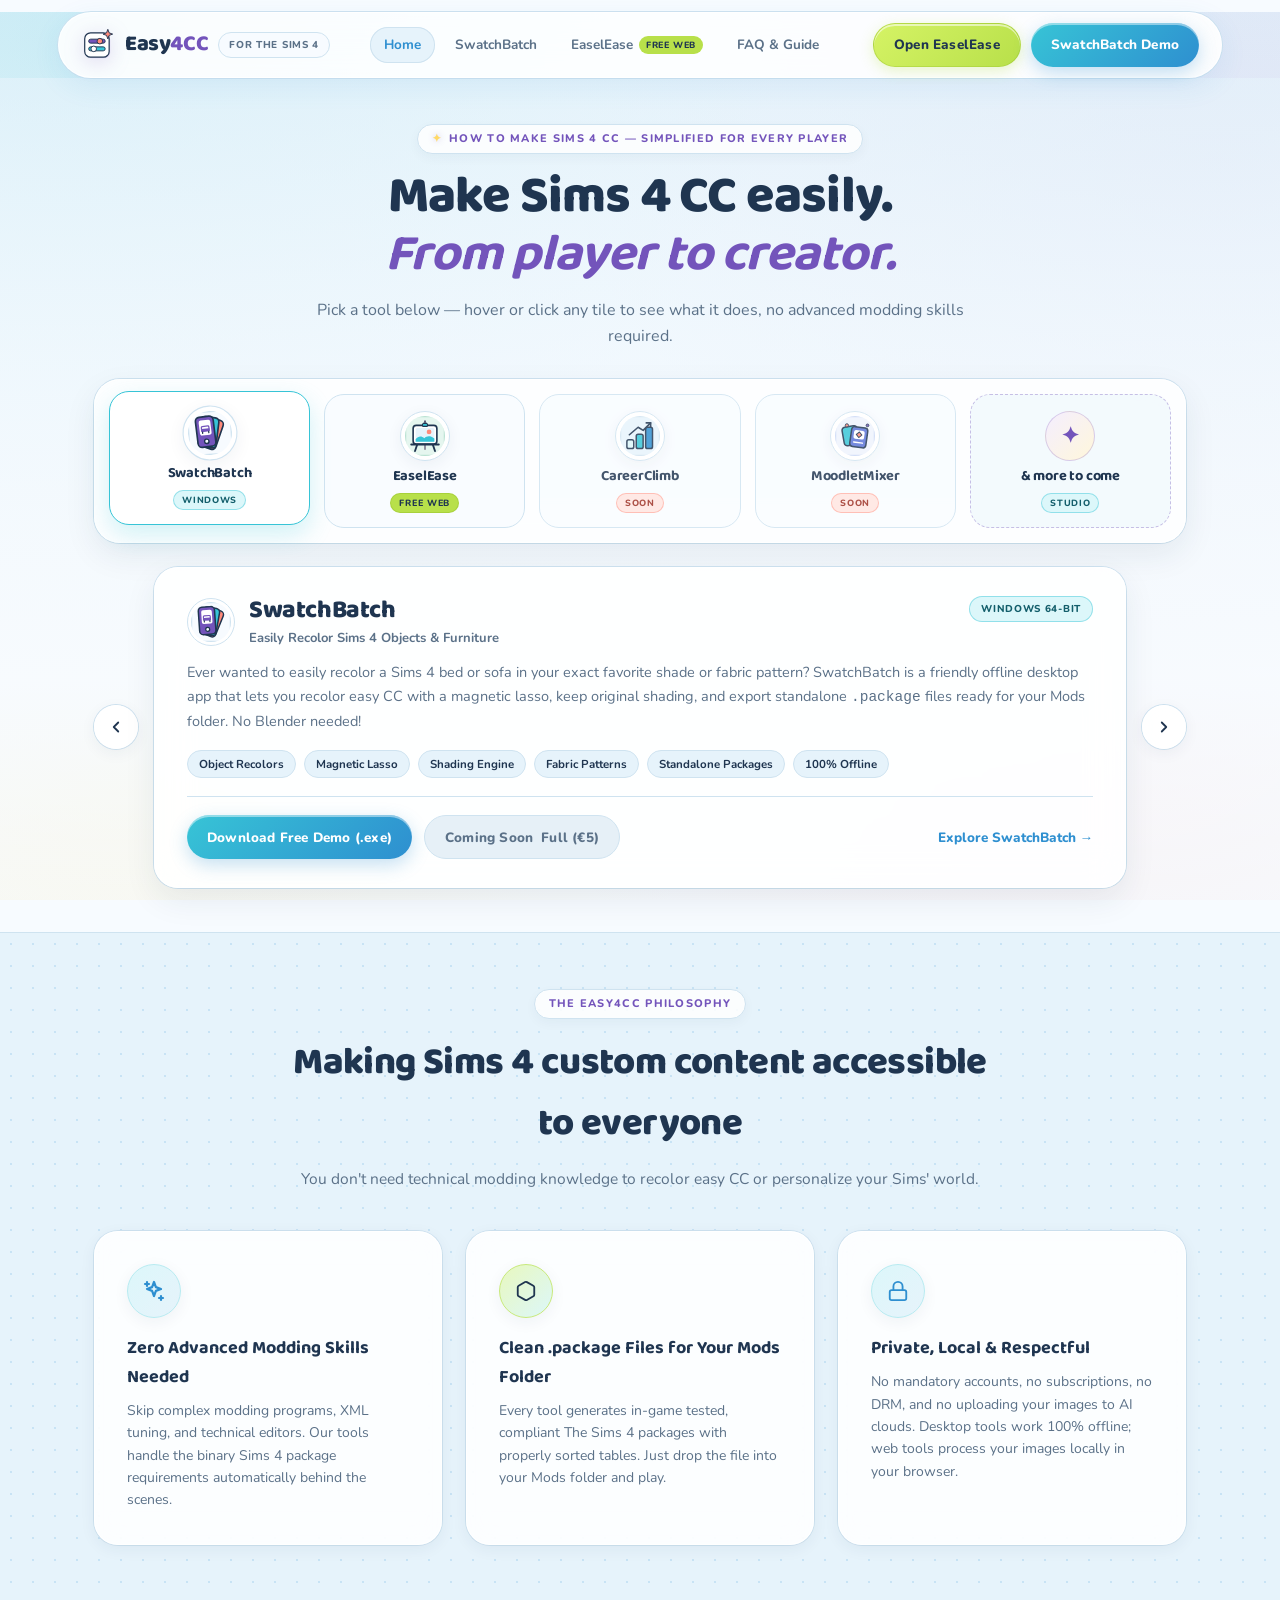
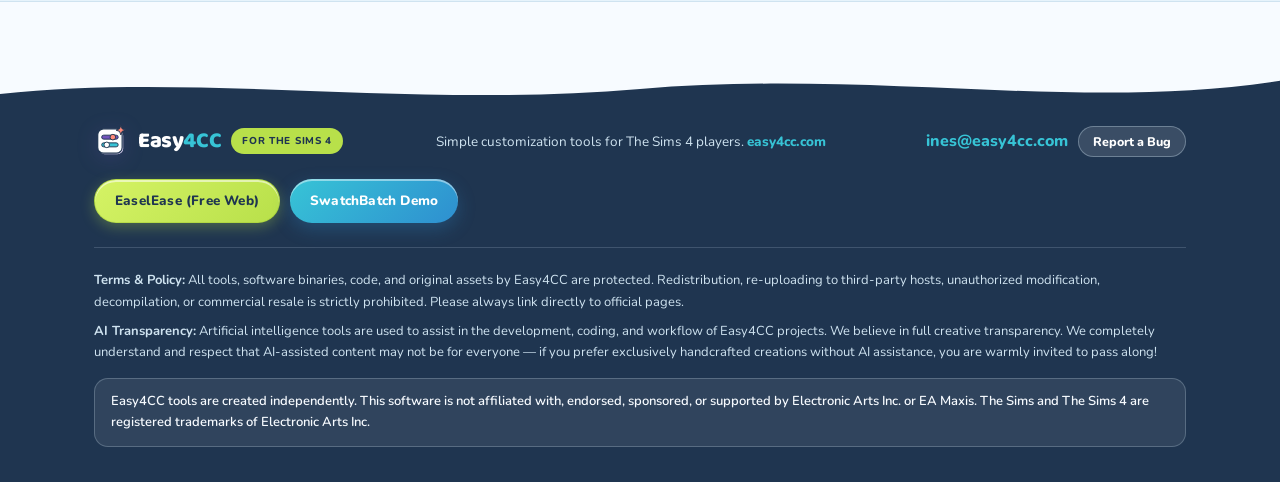
==== commit 188a5fc8: "Mise a jour du site" ====
--- a/index.html
+++ b/index.html
@@ -120,9 +120,9 @@
         </ul>
       </nav>
 
-      <div class="header-cta-group" style="display: flex; gap: 10px;">
-        <a href="easelease.html" class="btn btn-secondary">Open EaselEase</a>
-        <a href="https://github.com/in44es/swatchbatch/releases/latest/download/SwatchBatch-Demo-Setup.exe" class="btn btn-primary" download="SwatchBatch-Demo-Setup.exe">SwatchBatch Demo</a>
+      <div class="header-cta-group" style="display: flex; gap: 10px;">
+        <a href="easelease.html" class="btn btn-secondary">Open EaselEase</a>
+        <a href="https://github.com/in44es/swatchbatch/releases/latest/download/SwatchBatch-Demo-Setup.exe" class="btn btn-primary" download="SwatchBatch-Demo-Setup.exe">SwatchBatch Demo</a>
       </div>
     </div>
   </header>
@@ -410,6 +410,7 @@
         <p style="font-size: 13.5px; color: #CFE3F0;">
           Simple customization tools for The Sims 4 players. <span style="color: #37C4D6; font-weight: 800;">easy4cc.com</span>
         </p>
+        <span style="display:inline-flex;align-items:center;gap:10px;flex-wrap:wrap;margin-left:8px;"><a href="mailto:ines@easy4cc.com" style="color:#37C4D6;font-weight:800;">ines@easy4cc.com</a> <button type="button" class="atelier-bug-btn" data-open-bug-modal>Report a Bug</button></span>
         <div style="display: flex; gap: 10px; align-items: center; flex-wrap: wrap;">
           <a href="easelease.html" class="btn btn-secondary">EaselEase (Free Web)</a>
           <a href="https://github.com/in44es/swatchbatch/releases/latest/download/SwatchBatch-Demo-Setup.exe" class="btn btn-primary" download="SwatchBatch-Demo-Setup.exe">SwatchBatch Demo</a>
--- a/style.css
+++ b/style.css
@@ -787,3 +787,94 @@
     scroll-behavior: auto !important;
   }
 }
+
+/* Contact / Report a Bug Modal */
+.atelier-bug-btn {
+  display: inline-flex;
+  align-items: center;
+  gap: 6px;
+  padding: 6px 14px;
+  border-radius: 999px;
+  border: 1.5px solid rgba(207, 227, 240, 0.35);
+  background: rgba(255, 255, 255, 0.12);
+  color: #FFFFFF;
+  font-family: 'Nunito', sans-serif;
+  font-size: 12.5px;
+  font-weight: 800;
+  cursor: pointer;
+  transition: background 0.18s ease, border-color 0.18s ease, transform 0.18s ease;
+}
+.atelier-bug-btn:hover {
+  background: rgba(55, 196, 214, 0.25);
+  border-color: var(--aqua);
+  transform: translateY(-1px);
+}
+.atelier-dialog {
+  width: min(560px, calc(100vw - 32px));
+  max-height: calc(100vh - 48px);
+  margin: auto;
+  padding: 0;
+  border: 1.5px solid #FFFFFF;
+  outline: 1px solid var(--border-soft);
+  border-radius: 24px;
+  background: #F7FBFF;
+  color: var(--ink);
+  box-shadow: 0 24px 64px rgba(31, 53, 80, 0.28);
+}
+.atelier-dialog::backdrop {
+  background: rgba(31, 53, 80, 0.45);
+  backdrop-filter: blur(5px);
+}
+.atelier-dialog-inner {
+  padding: 26px;
+  display: grid;
+  gap: 14px;
+}
+.atelier-dialog-head {
+  display: flex;
+  align-items: flex-start;
+  justify-content: space-between;
+  gap: 12px;
+}
+.atelier-dialog-close {
+  width: 34px;
+  height: 34px;
+  border-radius: 50%;
+  border: 1px solid var(--border-soft);
+  background: #FFFFFF;
+  color: var(--ink);
+  font-size: 18px;
+  font-weight: 700;
+  cursor: pointer;
+  display: grid;
+  place-items: center;
+}
+.atelier-dialog-close:hover {
+  border-color: var(--aqua);
+  background: var(--bg-sky);
+}
+.atelier-form-field {
+  display: grid;
+  gap: 5px;
+  font-size: 13px;
+  font-weight: 700;
+  color: var(--ink);
+}
+.atelier-form-field input,
+.atelier-form-field select,
+.atelier-form-field textarea {
+  padding: 9px 12px;
+  border: 1.5px solid var(--border-soft);
+  border-radius: 12px;
+  background: #FFFFFF;
+  color: var(--ink);
+  font: inherit;
+  font-weight: 600;
+}
+.atelier-form-field input:focus,
+.atelier-form-field select:focus,
+.atelier-form-field textarea:focus {
+  outline: none;
+  border-color: var(--aqua);
+  box-shadow: 0 0 0 3px rgba(55, 196, 214, 0.18);
+}
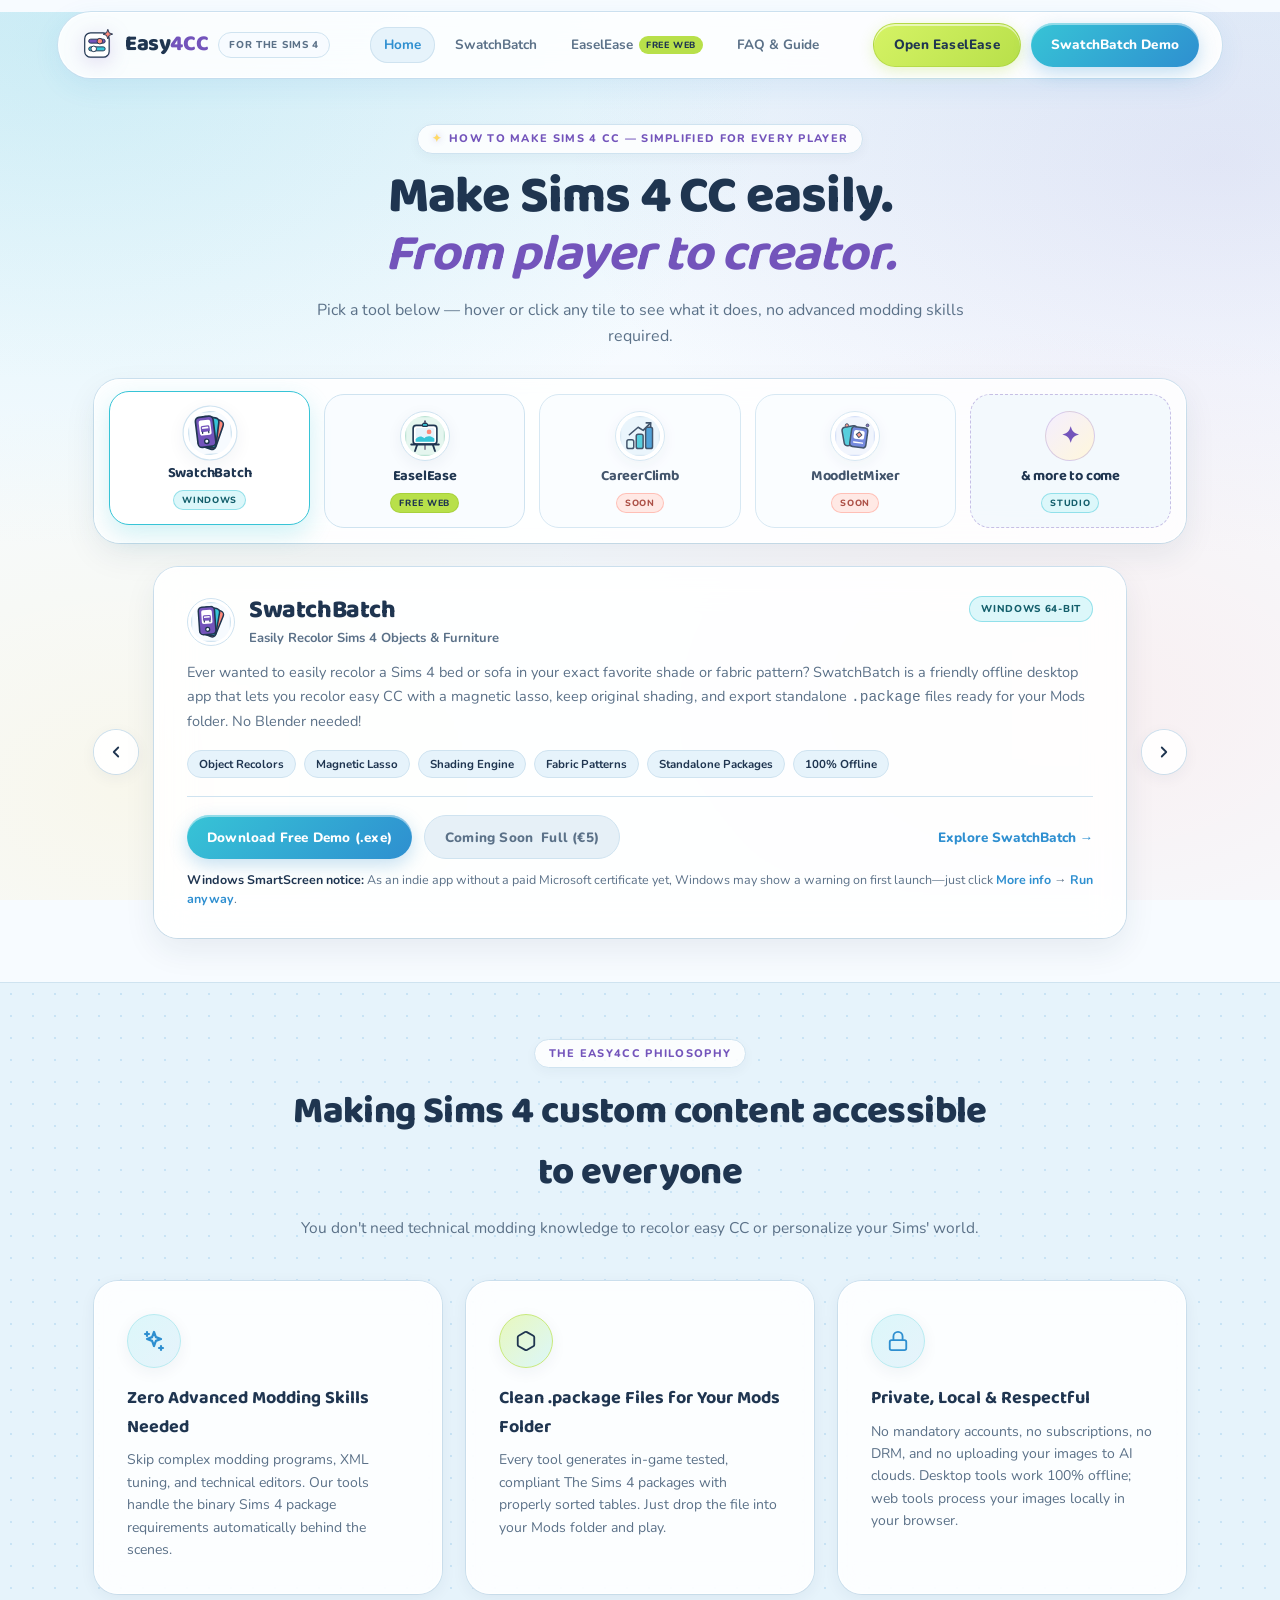
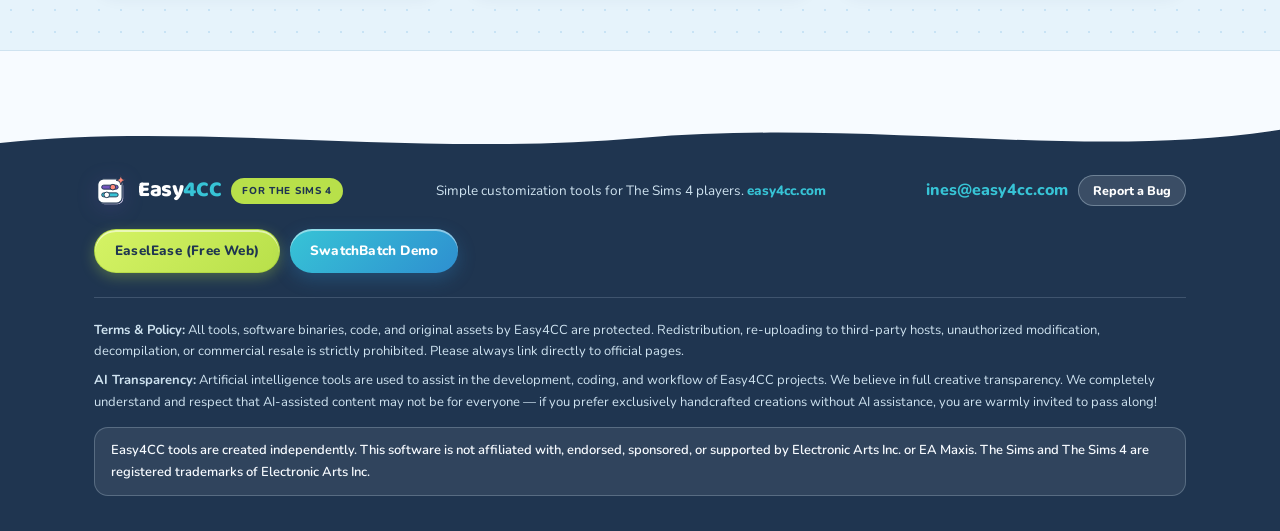
==== commit 3a037289: "Mise a jour du site" ====
--- a/index.html
+++ b/index.html
@@ -1,4 +1,4 @@
-﻿<!DOCTYPE html>
+<!DOCTYPE html>
 <html lang="en">
 <head>
   <meta charset="UTF-8">
@@ -222,6 +222,9 @@
                   </span>
                   <a href="swatchbatch.html" class="flagship-more">Explore SwatchBatch &rarr;</a>
                 </div>
+                <p style="margin-top: 12px; font-size: 12.5px; color: var(--muted); line-height: 1.5;">
+                  <strong style="color: var(--ink);">Windows SmartScreen notice:</strong> As an indie app without a paid Microsoft certificate yet, Windows may show a warning on first launch—just click <strong style="color: var(--blue);">More info</strong> &rarr; <strong style="color: var(--blue);">Run anyway</strong>.
+                </p>
               </div>
 
               <!-- Pane 2: EaselEase -->
@@ -280,10 +283,9 @@
                 </p>
 
                 <div class="flagship-tags">
-                  <span class="tag-pill" style="border-color: #f5c8d2;">Custom Careers</span>
-                  <span class="tag-pill" style="border-color: #f5c8d2;">No XML Editing</span>
-                  <span class="tag-pill" style="border-color: #f5c8d2;">.package + .ts4script</span>
-                  <span class="tag-pill" style="border-color: #f5c8d2;">Diagnostic Linter</span>
+                  <span class="tag-pill">Custom Careers</span>
+                  <span class="tag-pill">No XML Editing</span>
+                  <span class="tag-pill">.package + .ts4script</span>
                 </div>
 
                 <div class="flagship-actions">
@@ -309,14 +311,13 @@
                 </div>
 
                 <p class="flagship-pitch">
-                  Craft custom Sims 4 buffs and moodlets through a guided 5-step workshop. Choose emotions, custom icons, durations, skill &amp; need modifiers, and weather, trait, or object triggers—100% locally with zero manual modding.
+                  Craft custom Sims 4 buffs and moodlets through a guided 5-step workshop. Choose emotions, custom icons, durations, skill &amp; need modifiers, and weather, trait, or object triggers with zero manual modding.
                 </p>
 
                 <div class="flagship-tags">
                   <span class="tag-pill" style="border-color: #cad8f5;">Custom Moodlets</span>
                   <span class="tag-pill" style="border-color: #cad8f5;">Emotions &amp; Effects</span>
                   <span class="tag-pill" style="border-color: #cad8f5;">Rules &amp; Triggers</span>
-                  <span class="tag-pill" style="border-color: #cad8f5;">100% Offline</span>
                 </div>
 
                 <div class="flagship-actions">
--- a/style.css
+++ b/style.css
@@ -275,11 +275,10 @@
   padding: 32px;
 }
 
-/* Hero Section: Sky-to-White Gradient with Clouds */
+/* Hero Section: Seamless Sky-to-Cloud Background from body */
 .hero {
   padding: 46px 0 44px;
   text-align: center;
-  background: linear-gradient(180deg, rgba(230, 243, 251, 0.65) 0%, rgba(247, 251, 255, 0.95) 70%, transparent 100%);
   position: relative;
 }
 .eyebrow {
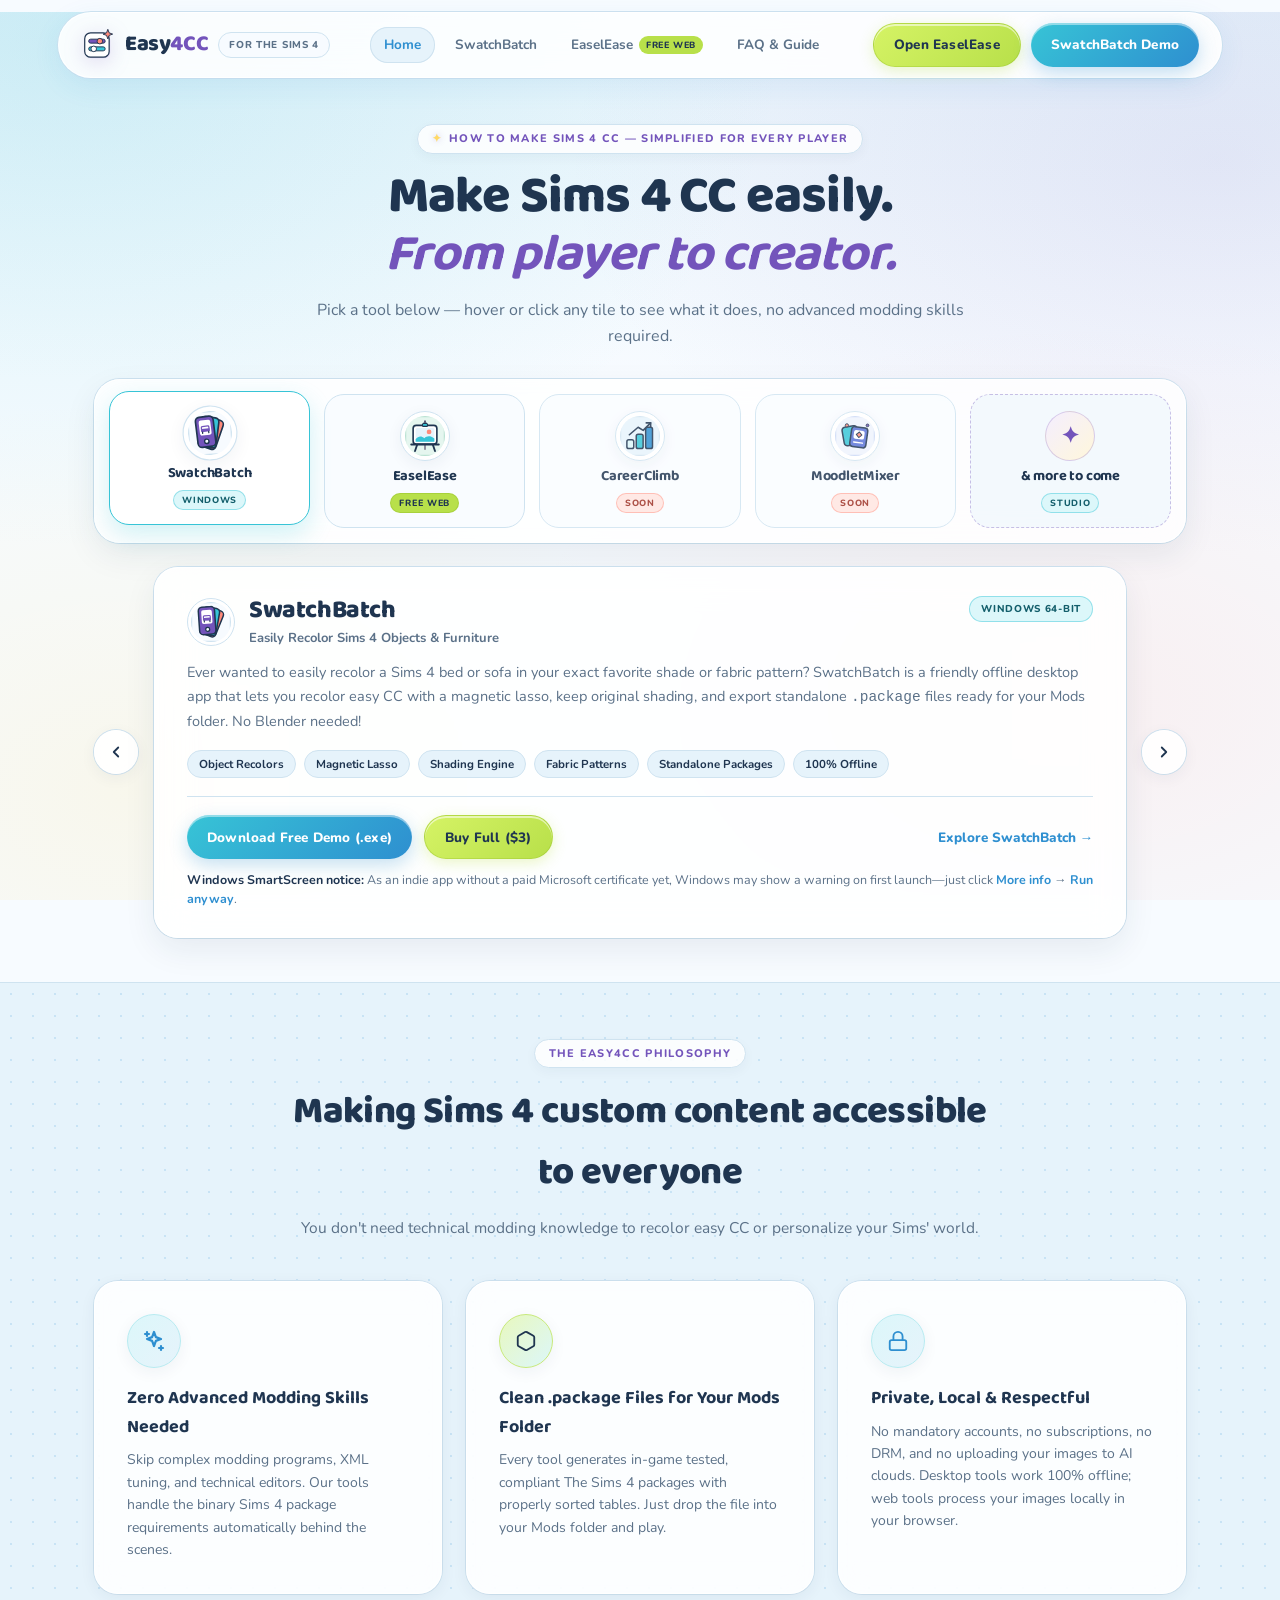
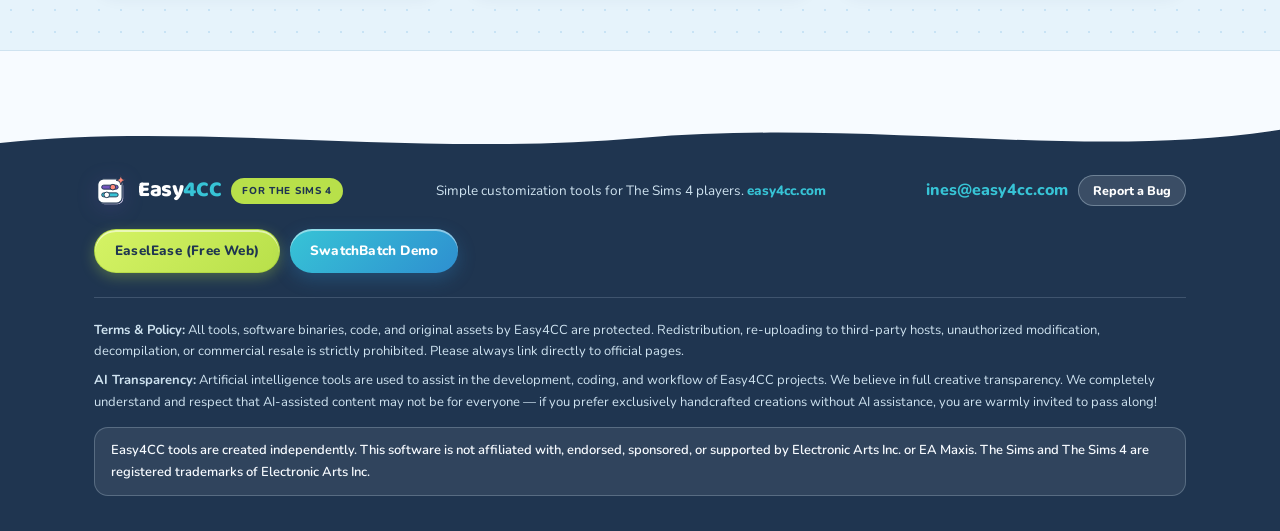
==== commit ff4085d6: "Mise a jour du site" ====
--- a/index.html
+++ b/index.html
@@ -217,9 +217,9 @@
                   <a href="https://github.com/in44es/swatchbatch/releases/latest/download/SwatchBatch-Demo-Setup.exe" class="btn btn-primary" download="SwatchBatch-Demo-Setup.exe">
                     Download Free Demo (.exe)
                   </a>
-                  <span class="btn btn-disabled" aria-disabled="true" title="Full edition coming soon">
-                    <span class="badge-pill-inline">Coming Soon</span> Full (€5)
-                  </span>
+                  <a href="https://in44es.itch.io/swatchbatchfull" target="_blank" rel="noopener" class="btn btn-secondary" data-itch-buy="swatchbatchfull">
+                    Buy Full ($3)
+                  </a>
                   <a href="swatchbatch.html" class="flagship-more">Explore SwatchBatch &rarr;</a>
                 </div>
                 <p style="margin-top: 12px; font-size: 12.5px; color: var(--muted); line-height: 1.5;">
@@ -243,14 +243,14 @@
                 </div>
 
                 <p class="flagship-pitch">
-                  Want to make custom Sims 4 paintings CC from your real-life pet portraits, favorite art, or family photos? EaselEase runs directly in your web browser with zero installation. Turn any image into playable in-game easel paintings (so your Sim actually paints them live!) or decorative wall canvases.
+                  Want to make custom Sims 4 paintings CC from your real-life pet portraits, favorite art, or family photos? EaselEase runs directly in your web browser with zero installation. Turn any image into playable in-game easel paintings (so your Sim actually paints them live!) or choose from 23 Base Game-compatible wall art formats—including framed paintings, pinned posters, and frameless canvases—with 8 built-in image filters.
                 </p>
 
                 <div class="flagship-tags">
                   <span class="tag-pill" style="border-color: #c9eed8;">Playable Easel Paintings</span>
-                  <span class="tag-pill" style="border-color: #c9eed8;">Wall Canvas Decor</span>
+                  <span class="tag-pill" style="border-color: #c9eed8;">23 Base Game Formats</span>
                   <span class="tag-pill" style="border-color: #c9eed8;">Zero Installation</span>
-                  <span class="tag-pill" style="border-color: #c9eed8;">Runs in Browser</span>
+                  <span class="tag-pill" style="border-color: #c9eed8;">8 Built-In Filters</span>
                   <span class="tag-pill" style="border-color: #c9eed8;">100% Free Forever</span>
                 </div>
 
--- a/style.css
+++ b/style.css
@@ -652,9 +652,69 @@
 .coming-soon-banner { background: #FFF1EE; border: 1.5px dashed var(--coral); color: #9C2F23; padding: 12px 18px; border-radius: var(--radius-md); font-size: 13.5px; font-weight: 600; margin: 14px auto 20px; }
 
 /* FAQ */
+.faq-tabs {
+  max-width: 780px;
+  margin: 0 auto 24px;
+  display: flex;
+  flex-wrap: wrap;
+  justify-content: center;
+  gap: 10px;
+  padding: 8px;
+  border-radius: var(--radius-full);
+  background: var(--glass);
+  border: 1.5px solid rgba(255, 255, 255, 0.96);
+  box-shadow: var(--shadow-sm), 0 0 0 1px var(--border-soft);
+  backdrop-filter: blur(12px);
+  -webkit-backdrop-filter: blur(12px);
+}
+.faq-tab {
+  display: inline-flex;
+  align-items: center;
+  gap: 8px;
+  padding: 9px 18px;
+  border-radius: var(--radius-full);
+  border: 1px solid transparent;
+  background: transparent;
+  color: var(--muted);
+  font-family: 'Nunito', sans-serif;
+  font-size: 14px;
+  font-weight: 800;
+  cursor: pointer;
+  transition: background 0.18s ease, color 0.18s ease, box-shadow 0.18s ease, transform 0.18s ease;
+}
+.faq-tab:hover {
+  color: var(--ink);
+  background: rgba(230, 243, 251, 0.75);
+}
+.faq-tab.is-active {
+  background: linear-gradient(135deg, var(--aqua) 0%, var(--blue) 100%);
+  color: #ffffff;
+  box-shadow: inset 0 2px 0 rgba(255, 255, 255, 0.4), 0 4px 14px rgba(46, 143, 208, 0.28);
+}
+.faq-tab-count {
+  display: inline-flex;
+  align-items: center;
+  justify-content: center;
+  min-width: 22px;
+  height: 22px;
+  padding: 0 7px;
+  border-radius: var(--radius-full);
+  background: var(--bg-sky);
+  color: var(--blue);
+  font-size: 11.5px;
+  font-weight: 800;
+  transition: background 0.18s ease, color 0.18s ease;
+}
+.faq-tab.is-active .faq-tab-count {
+  background: rgba(255, 255, 255, 0.24);
+  color: #ffffff;
+}
 .faq-grid { max-width: 780px; margin: 0 auto; display: flex; flex-direction: column; gap: 14px; }
 .faq-item { border: 1.5px solid rgba(255, 255, 255, 0.96); background: var(--glass); border-radius: var(--radius-md); box-shadow: var(--shadow-sm), 0 0 0 1px var(--border-soft); overflow: hidden; }
-.faq-item summary { padding: 18px 24px; font-weight: 700; font-size: 15.5px; cursor: pointer; list-style: none; display: flex; align-items: center; justify-content: space-between; color: var(--ink); }
+.faq-item[hidden] { display: none; }
+.faq-item summary { padding: 18px 24px; font-weight: 700; font-size: 15.5px; cursor: pointer; list-style: none; display: flex; align-items: center; justify-content: space-between; gap: 12px; color: var(--ink); }
+.faq-item summary svg { flex-shrink: 0; transition: transform 0.2s ease; }
+.faq-item[open] summary svg { transform: rotate(180deg); }
 .faq-item summary::-webkit-details-marker { display: none; }
 .faq-content { padding: 14px 24px 20px; color: var(--muted); font-size: 14.5px; line-height: 1.65; border-top: 1px solid var(--border-soft); }
 
@@ -769,6 +829,8 @@
   .spotlight-stage { gap: 8px; }
   .spotlight-arrow { width: 36px; height: 36px; }
   .tool-detail-panel { padding: 20px 16px; }
+  .faq-tabs { border-radius: var(--radius-lg); padding: 6px; gap: 6px; }
+  .faq-tab { padding: 8px 14px; font-size: 13px; }
 }
 
 @media (max-width: 700px) {
